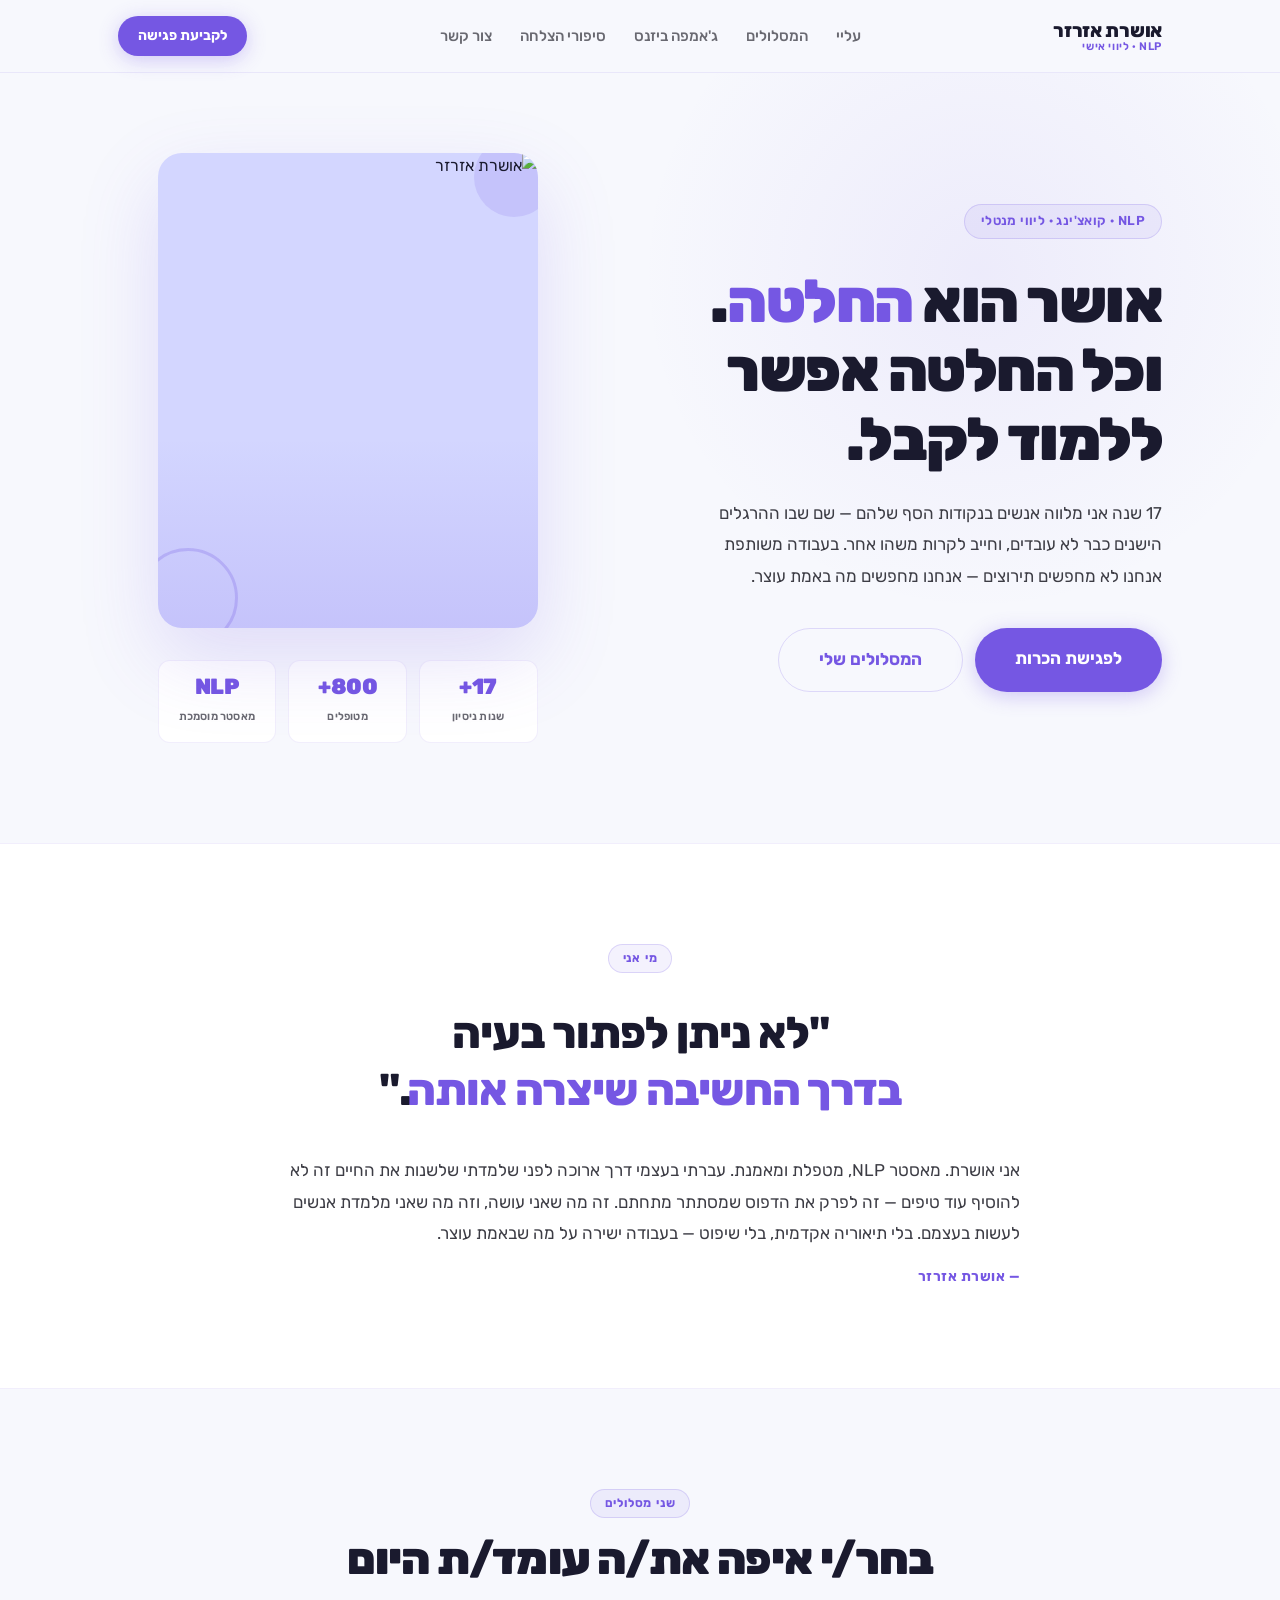
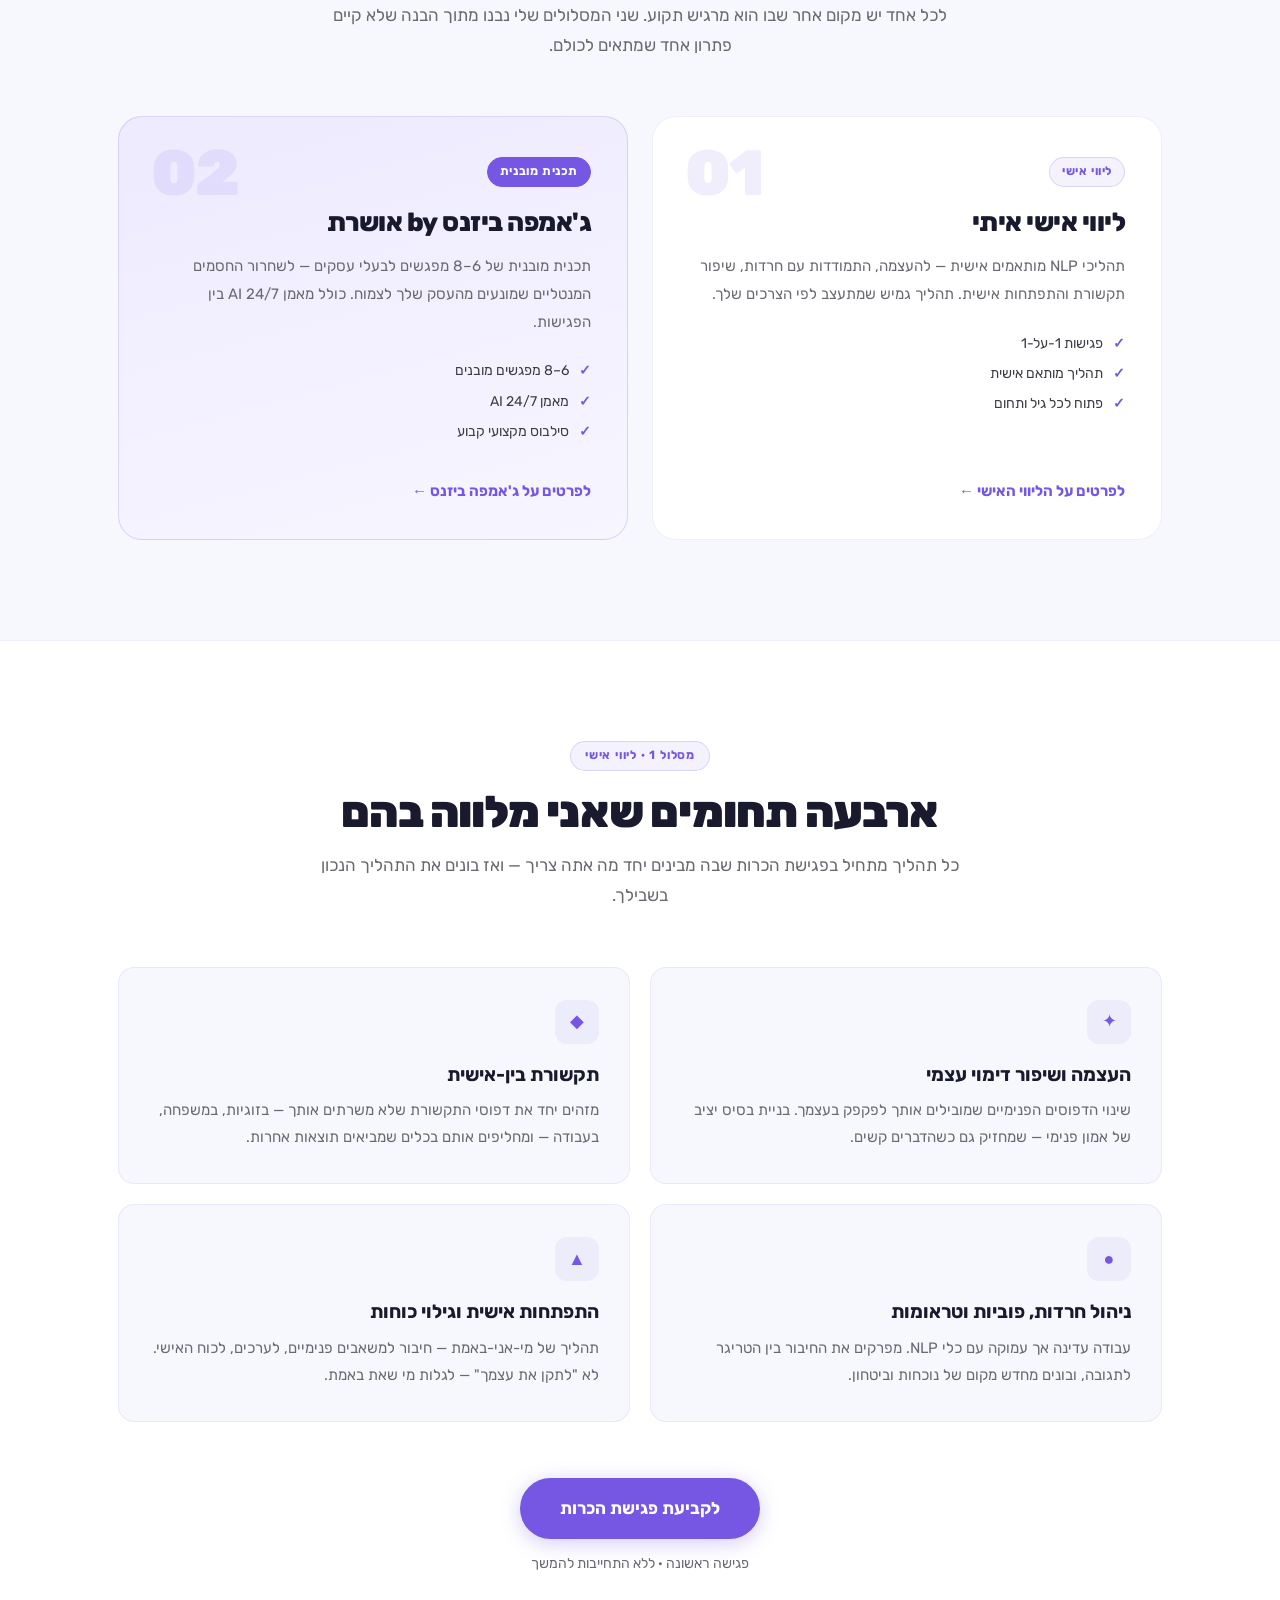
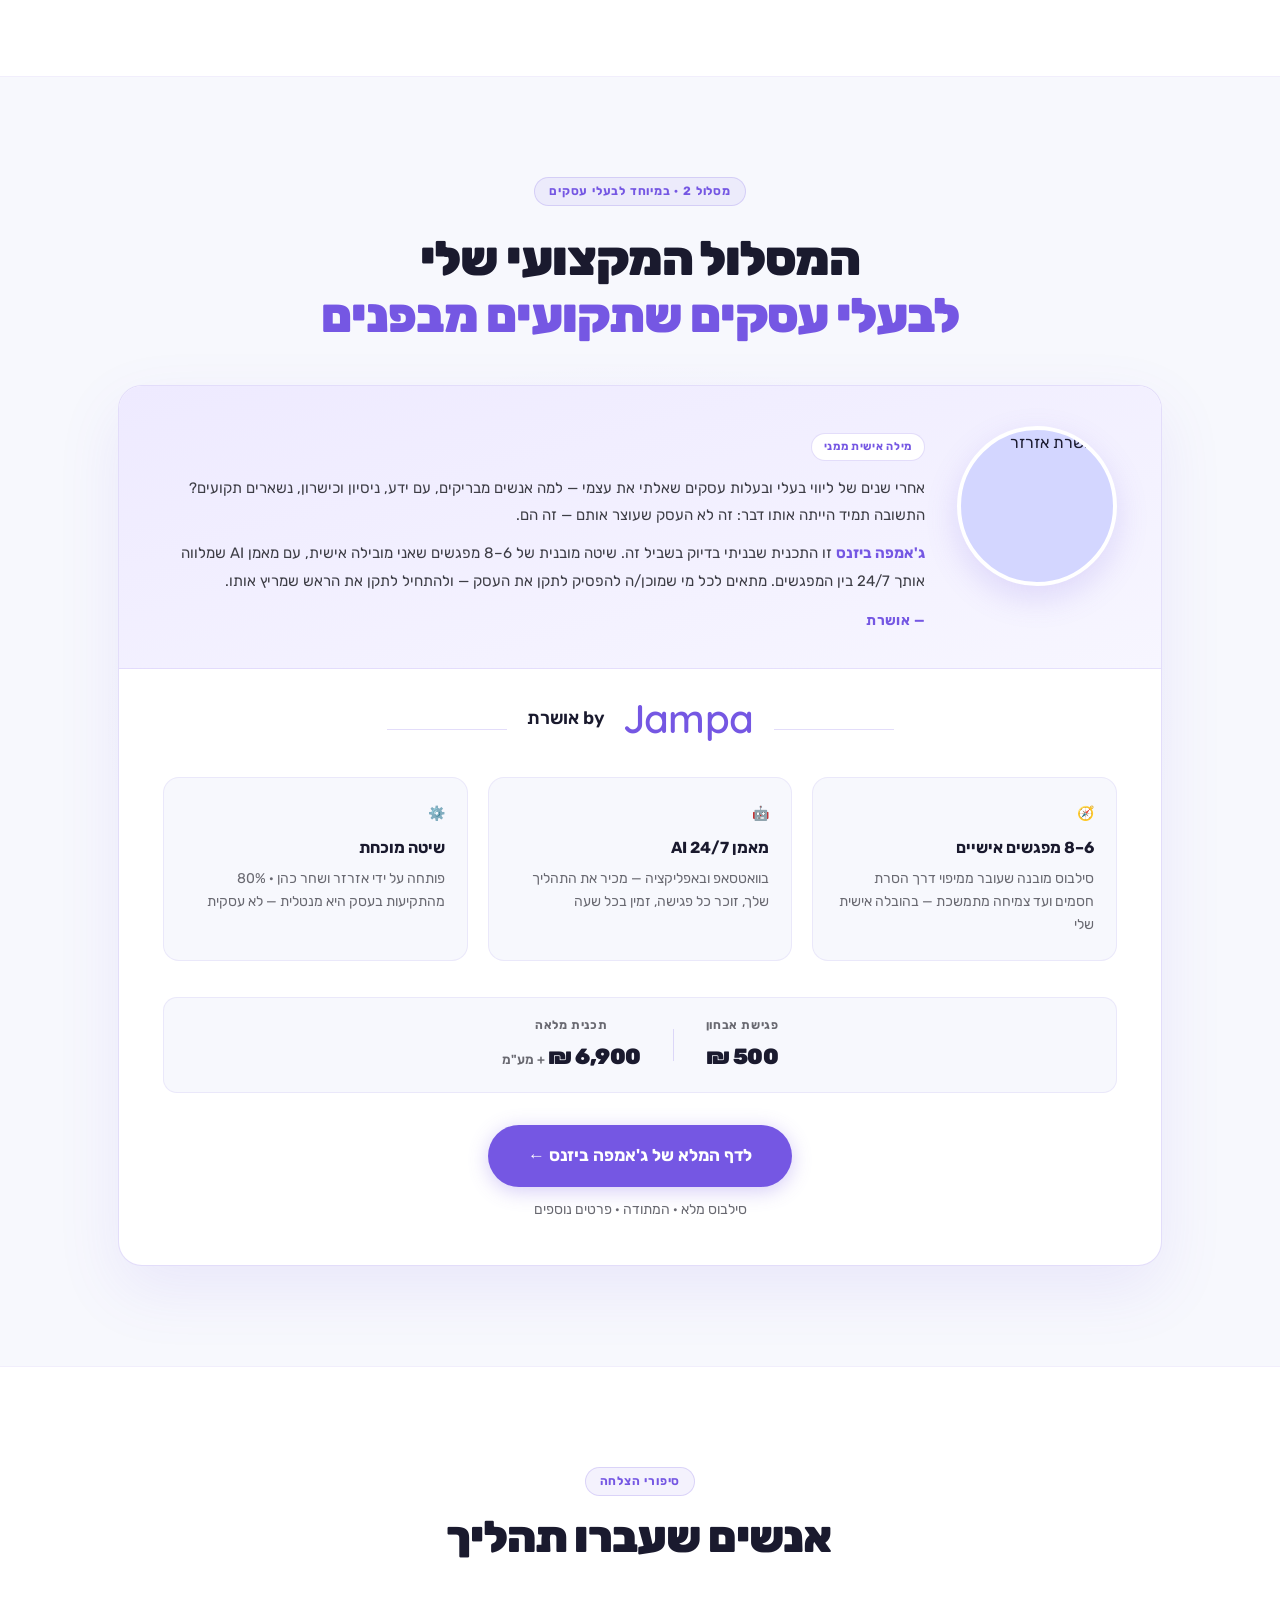
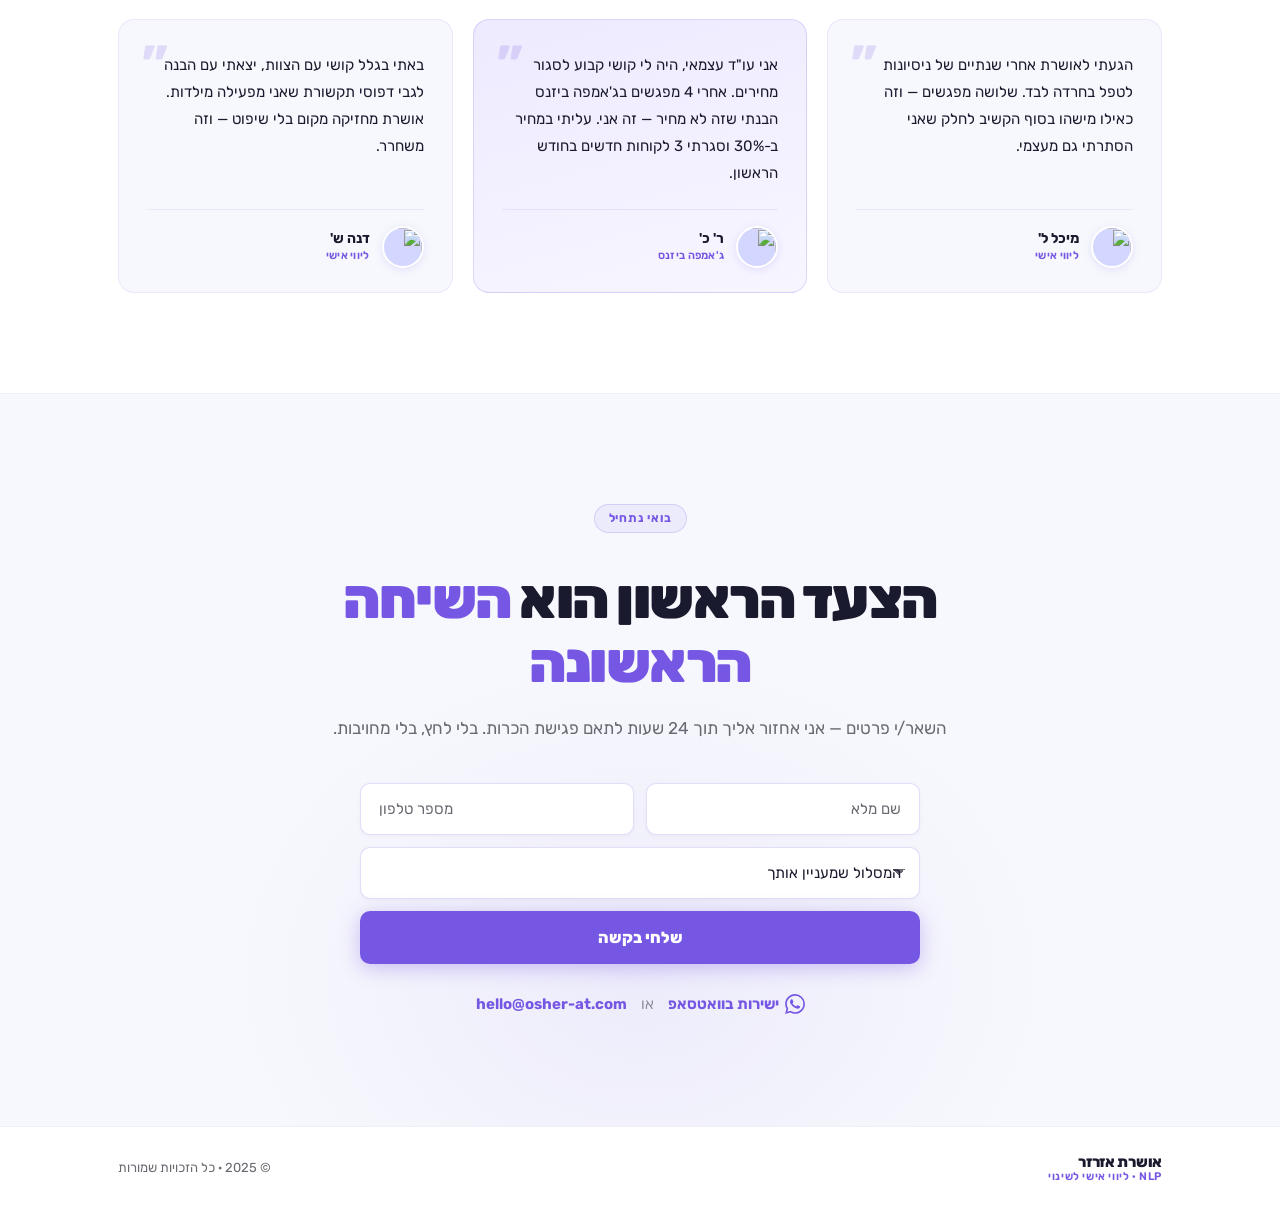
==== index.html @ ed3df916 "Initial commit: Oshrat personal site with Jampa Business path - Hero section with photo from osher-a" ====
<!DOCTYPE html>
<html dir="rtl" lang="he">
<head>
  <meta charset="UTF-8">
  <meta name="viewport" content="width=device-width, initial-scale=1.0">
  <title>אושרת אזרזר · NLP · ליווי אישי לשינוי</title>
  <link href="https://fonts.googleapis.com/css2?family=Rubik:wght@300;400;500;600;700;800;900&family=Quicksand:wght@500;600;700&display=swap" rel="stylesheet">
  <link rel="stylesheet" href="style.css">
</head>
<body>

  <!-- ══════════════════════════════════════════
       HEADER
  ══════════════════════════════════════════ -->
  <header class="header" id="top">
    <div class="container">
      <div class="header-inner">
        <a href="#top" class="brand">
          <span class="brand-name">אושרת אזרזר</span>
          <span class="brand-sub">NLP · ליווי אישי</span>
        </a>
        <nav class="nav">
          <a href="#about">עליי</a>
          <a href="#paths">המסלולים</a>
          <a href="#jampa">ג'אמפה ביזנס</a>
          <a href="#stories">סיפורי הצלחה</a>
          <a href="#contact">צור קשר</a>
        </nav>
        <a href="#contact" class="btn btn-primary btn-sm">לקביעת פגישה</a>
      </div>
    </div>
  </header>

  <!-- ══════════════════════════════════════════
       HERO
  ══════════════════════════════════════════ -->
  <section class="hero" id="hero">
    <div class="container">
      <div class="hero-grid">
        <div class="hero-content">
          <span class="hero-tag">NLP · קואצ'ינג · ליווי מנטלי</span>
          <h1>אושר הוא <span class="accent-purple">החלטה</span>.<br>וכל החלטה אפשר ללמוד לקבל.</h1>
          <p class="subtitle">
            17 שנה אני מלווה אנשים בנקודות הסף שלהם — שם שבו ההרגלים הישנים כבר לא עובדים,
            וחייב לקרות משהו אחר. בעבודה משותפת אנחנו לא מחפשים תירוצים — אנחנו מחפשים מה באמת עוצר.
          </p>
          <div class="hero-cta">
            <a href="#contact" class="btn btn-primary btn-large">לפגישת הכרות</a>
            <a href="#paths" class="btn btn-ghost btn-large">המסלולים שלי</a>
          </div>
        </div>
        <div class="hero-photo">
          <div class="photo-wrap">
            <img src="https://static.wixstatic.com/media/88662c_b272f234bc2b4e59975eabf731abd7a8~mv2.png" alt="אושרת אזרזר" />
            <div class="photo-decoration"></div>
          </div>
          <div class="hero-stats">
            <div class="stat">
              <span class="stat-num">17+</span>
              <span class="stat-label">שנות ניסיון</span>
            </div>
            <div class="stat">
              <span class="stat-num">800+</span>
              <span class="stat-label">מטופלים</span>
            </div>
            <div class="stat">
              <span class="stat-num">NLP</span>
              <span class="stat-label">מאסטר מוסמכת</span>
            </div>
          </div>
        </div>
      </div>
    </div>
  </section>

  <!-- ══════════════════════════════════════════
       INTRO / PHILOSOPHY
  ══════════════════════════════════════════ -->
  <section class="intro" id="about">
    <div class="container">
      <div class="intro-inner">
        <span class="section-label">מי אני</span>
        <h2 class="big-quote">
          "לא ניתן לפתור בעיה<br>
          <span class="accent-purple">בדרך החשיבה שיצרה אותה</span>."
        </h2>
        <p class="intro-text">
          אני אושרת. מאסטר NLP, מטפלת ומאמנת. עברתי בעצמי דרך ארוכה לפני שלמדתי שלשנות את החיים זה לא להוסיף עוד טיפים — זה לפרק את הדפוס שמסתתר מתחתם. זה מה שאני עושה, וזה מה שאני מלמדת אנשים לעשות בעצמם. בלי תיאוריה אקדמית, בלי שיפוט — בעבודה ישירה על מה שבאמת עוצר.
        </p>
        <p class="intro-signature">— אושרת אזרזר</p>
      </div>
    </div>
  </section>

  <!-- ══════════════════════════════════════════
       TWO PATHS
  ══════════════════════════════════════════ -->
  <section class="paths" id="paths">
    <div class="container">
      <div class="paths-header">
        <span class="section-label">שני מסלולים</span>
        <h2 class="section-title">בחר/י איפה את/ה עומד/ת היום</h2>
        <p class="section-subtitle">לכל אחד יש מקום אחר שבו הוא מרגיש תקוע. שני המסלולים שלי נבנו מתוך הבנה שלא קיים פתרון אחד שמתאים לכולם.</p>
      </div>

      <div class="paths-grid">
        <a href="#personal" class="path-card path-personal">
          <div class="path-num">01</div>
          <span class="path-tag">ליווי אישי</span>
          <h3>ליווי אישי איתי</h3>
          <p>תהליכי NLP מותאמים אישית — להעצמה, התמודדות עם חרדות, שיפור תקשורת והתפתחות אישית. תהליך גמיש שמתעצב לפי הצרכים שלך.</p>
          <ul class="path-bullets">
            <li>פגישות 1-על-1</li>
            <li>תהליך מותאם אישית</li>
            <li>פתוח לכל גיל ותחום</li>
          </ul>
          <span class="path-cta">לפרטים על הליווי האישי ←</span>
        </a>

        <a href="#jampa" class="path-card path-jampa">
          <div class="path-num">02</div>
          <span class="path-tag jampa-tag">תכנית מובנית</span>
          <h3>ג'אמפה ביזנס by אושרת</h3>
          <p>תכנית מובנית של 6–8 מפגשים לבעלי עסקים — לשחרור החסמים המנטליים שמונעים מהעסק שלך לצמוח. כולל מאמן AI 24/7 בין הפגישות.</p>
          <ul class="path-bullets">
            <li>6–8 מפגשים מובנים</li>
            <li>מאמן AI 24/7</li>
            <li>סילבוס מקצועי קבוע</li>
          </ul>
          <span class="path-cta">לפרטים על ג'אמפה ביזנס ←</span>
        </a>
      </div>
    </div>
  </section>

  <!-- ══════════════════════════════════════════
       PERSONAL — 4 SERVICES
  ══════════════════════════════════════════ -->
  <section class="services" id="personal">
    <div class="container">
      <div class="services-header">
        <span class="section-label">מסלול 1 · ליווי אישי</span>
        <h2 class="section-title">ארבעה תחומים שאני מלווה בהם</h2>
        <p class="section-subtitle">כל תהליך מתחיל בפגישת הכרות שבה מבינים יחד מה אתה צריך — ואז בונים את התהליך הנכון בשבילך.</p>
      </div>

      <div class="services-grid">

        <div class="service-card">
          <span class="service-icon">✦</span>
          <h3>העצמה ושיפור דימוי עצמי</h3>
          <p>שינוי הדפוסים הפנימיים שמובילים אותך לפקפק בעצמך. בניית בסיס יציב של אמון פנימי — שמחזיק גם כשהדברים קשים.</p>
        </div>

        <div class="service-card">
          <span class="service-icon">◆</span>
          <h3>תקשורת בין-אישית</h3>
          <p>מזהים יחד את דפוסי התקשורת שלא משרתים אותך — בזוגיות, במשפחה, בעבודה — ומחליפים אותם בכלים שמביאים תוצאות אחרות.</p>
        </div>

        <div class="service-card">
          <span class="service-icon">●</span>
          <h3>ניהול חרדות, פוביות וטראומות</h3>
          <p>עבודה עדינה אך עמוקה עם כלי NLP. מפרקים את החיבור בין הטריגר לתגובה, ובונים מחדש מקום של נוכחות וביטחון.</p>
        </div>

        <div class="service-card">
          <span class="service-icon">▲</span>
          <h3>התפתחות אישית וגילוי כוחות</h3>
          <p>תהליך של מי-אני-באמת — חיבור למשאבים פנימיים, לערכים, לכוח האישי. לא "לתקן את עצמך" — לגלות מי שאת באמת.</p>
        </div>

      </div>

      <div class="services-cta">
        <a href="#contact" class="btn btn-primary btn-large">לקביעת פגישת הכרות</a>
        <p class="cta-note">פגישה ראשונה · ללא התחייבות להמשך</p>
      </div>
    </div>
  </section>

  <!-- ══════════════════════════════════════════
       JAMPA BUSINESS BY OSHRAT — Featured Section
  ══════════════════════════════════════════ -->
  <section class="jampa-section" id="jampa">
    <div class="container">

      <div class="jampa-intro-block">
        <span class="section-label">מסלול 2 · במיוחד לבעלי עסקים</span>
        <h2 class="jampa-headline">
          המסלול המקצועי שלי<br>
          <span class="accent-purple">לבעלי עסקים שתקועים מבפנים</span>
        </h2>
      </div>

      <div class="jampa-card">

        <!-- Personal note from Oshrat -->
        <div class="jampa-personal">
          <img class="jampa-avatar" src="https://static.wixstatic.com/media/88662c_1692c15284514c8ca2680ee7ebd82dc0~mv2.png" alt="אושרת אזרזר" />
          <div class="jampa-personal-text">
            <span class="jampa-tag-personal">מילה אישית ממני</span>
            <p>
              אחרי שנים של ליווי בעלי ובעלות עסקים שאלתי את עצמי — למה אנשים מבריקים, עם ידע, ניסיון וכישרון, נשארים תקועים? התשובה תמיד הייתה אותו דבר: זה לא העסק שעוצר אותם — זה הם.
            </p>
            <p>
              <strong>ג'אמפה ביזנס</strong> זו התכנית שבניתי בדיוק בשביל זה. שיטה מובנית של 6–8 מפגשים שאני מובילה אישית, עם מאמן AI שמלווה אותך 24/7 בין המפגשים. מתאים לכל מי שמוכן/ה להפסיק לתקן את העסק — ולהתחיל לתקן את הראש שמריץ אותו.
            </p>
            <span class="jampa-signature">— אושרת</span>
          </div>
        </div>

        <!-- Logo strip -->
        <div class="jampa-logo-strip">
          <span class="strip-line"></span>
          <div class="jampa-logo">
            <span class="logo-jampa">Jampa</span>
            <img class="logo-icon" src="https://www.figma.com/api/mcp/asset/cc0c0e17-916c-43cf-83fc-dc9035c4dd78" alt="" aria-hidden="true" />
            <span class="logo-by">by אושרת</span>
          </div>
          <span class="strip-line"></span>
        </div>

        <!-- Features -->
        <div class="jampa-features">
          <div class="jf">
            <span class="jf-icon">🧭</span>
            <strong>6–8 מפגשים אישיים</strong>
            <span>סילבוס מובנה שעובר ממיפוי דרך הסרת חסמים ועד צמיחה מתמשכת — בהובלה אישית שלי</span>
          </div>
          <div class="jf">
            <span class="jf-icon">🤖</span>
            <strong>מאמן AI 24/7</strong>
            <span>בוואטסאפ ובאפליקציה — מכיר את התהליך שלך, זוכר כל פגישה, זמין בכל שעה</span>
          </div>
          <div class="jf">
            <span class="jf-icon">⚙️</span>
            <strong>שיטה מוכחת</strong>
            <span>פותחה על ידי אזרזר ושחר כהן · 80% מהתקיעות בעסק היא מנטלית — לא עסקית</span>
          </div>
        </div>

        <!-- Pricing -->
        <div class="jampa-pricing">
          <div class="jp-item">
            <span class="jp-label">פגישת אבחון</span>
            <span class="jp-price">500 ₪</span>
          </div>
          <div class="jp-divider"></div>
          <div class="jp-item">
            <span class="jp-label">תכנית מלאה</span>
            <span class="jp-price">6,900 ₪ <span class="jp-vat">+ מע"מ</span></span>
          </div>
        </div>

        <!-- CTA -->
        <div class="jampa-cta">
          <a href="../jampa%20for%20busniess/index.html" class="btn btn-primary btn-large">לדף המלא של ג'אמפה ביזנס ←</a>
          <p class="cta-note">סילבוס מלא · המתודה · פרטים נוספים</p>
        </div>
      </div>
    </div>
  </section>

  <!-- ══════════════════════════════════════════
       STORIES (Placeholder Testimonials)
  ══════════════════════════════════════════ -->
  <section class="stories" id="stories">
    <div class="container">
      <span class="section-label">סיפורי הצלחה</span>
      <h2 class="section-title">אנשים שעברו תהליך</h2>

      <div class="stories-grid">

        <div class="story-card">
          <div class="story-quote-mark">״</div>
          <p class="story-text">הגעתי לאושרת אחרי שנתיים של ניסיונות לטפל בחרדה לבד. שלושה מפגשים — וזה כאילו מישהו בסוף הקשיב לחלק שאני הסתרתי גם מעצמי.</p>
          <div class="story-author">
            <img class="story-avatar" src="https://static.wixstatic.com/media/88662c_e12cb7bbea2942e694463c4951a44b5e~mv2.jpeg" alt="" />
            <div>
              <span class="story-name">מיכל ל'</span>
              <span class="story-role">ליווי אישי</span>
            </div>
          </div>
        </div>

        <div class="story-card story-featured">
          <div class="story-quote-mark">״</div>
          <p class="story-text">אני עו"ד עצמאי, היה לי קושי קבוע לסגור מחירים. אחרי 4 מפגשים בג'אמפה ביזנס הבנתי שזה לא מחיר — זה אני. עליתי במחיר ב-30% וסגרתי 3 לקוחות חדשים בחודש הראשון.</p>
          <div class="story-author">
            <img class="story-avatar" src="https://static.wixstatic.com/media/88662c_508e559c67e74a1c889858fcd1996586~mv2.jpeg" alt="" />
            <div>
              <span class="story-name">ר' כ'</span>
              <span class="story-role">ג'אמפה ביזנס</span>
            </div>
          </div>
        </div>

        <div class="story-card">
          <div class="story-quote-mark">״</div>
          <p class="story-text">באתי בגלל קושי עם הצוות, יצאתי עם הבנה לגבי דפוסי תקשורת שאני מפעילה מילדות. אושרת מחזיקה מקום בלי שיפוט — וזה משחרר.</p>
          <div class="story-author">
            <img class="story-avatar" src="https://static.wixstatic.com/media/88662c_80b03a714fa444e59919f735b243353a~mv2.jpeg" alt="" />
            <div>
              <span class="story-name">דנה ש'</span>
              <span class="story-role">ליווי אישי</span>
            </div>
          </div>
        </div>

      </div>
    </div>
  </section>

  <!-- ══════════════════════════════════════════
       FINAL CTA
  ══════════════════════════════════════════ -->
  <section class="cta-final" id="contact">
    <div class="container">
      <div class="cta-inner">
        <span class="section-label">בואי נתחיל</span>
        <h2>הצעד הראשון הוא <span class="accent-purple">השיחה הראשונה</span></h2>
        <p class="cta-sub">השאר/י פרטים — אני אחזור אליך תוך 24 שעות לתאם פגישת הכרות. בלי לחץ, בלי מחויבות.</p>

        <form class="contact-form" id="contact-form" onsubmit="return false;">
          <input type="text" name="name" placeholder="שם מלא" autocomplete="name" required>
          <input type="tel" name="phone" placeholder="מספר טלפון" autocomplete="tel" dir="ltr" required>
          <select name="path" required>
            <option value="">המסלול שמעניין אותך</option>
            <option value="personal">ליווי אישי</option>
            <option value="jampa">ג'אמפה ביזנס</option>
            <option value="not-sure">עדיין לא בטוח</option>
          </select>
          <button type="submit">שלחי בקשה</button>
        </form>

        <div class="contact-direct">
          <a href="https://wa.me/972500000000" class="contact-link">
            <svg width="20" height="20" viewBox="0 0 24 24" fill="currentColor" aria-hidden="true">
              <path d="M17.472 14.382c-.297-.149-1.758-.867-2.03-.967-.273-.099-.471-.148-.67.15-.197.297-.767.966-.94 1.164-.173.199-.347.223-.644.075-.297-.15-1.255-.463-2.39-1.475-.883-.788-1.48-1.761-1.653-2.059-.173-.297-.018-.458.13-.606.134-.133.298-.347.446-.52.149-.174.198-.298.298-.497.099-.198.05-.371-.025-.52-.075-.149-.669-1.612-.916-2.207-.242-.579-.487-.5-.669-.51-.173-.008-.371-.01-.57-.01-.198 0-.52.074-.792.372-.272.297-1.04 1.016-1.04 2.479 0 1.462 1.065 2.875 1.213 3.074.149.198 2.096 3.2 5.077 4.487.709.306 1.262.489 1.694.625.712.227 1.36.195 1.871.118.571-.085 1.758-.719 2.006-1.413.248-.694.248-1.289.173-1.413-.074-.124-.272-.198-.57-.347m-5.421 7.403h-.004a9.87 9.87 0 01-5.031-1.378l-.361-.214-3.741.982.998-3.648-.235-.374a9.86 9.86 0 01-1.51-5.26c.001-5.45 4.436-9.884 9.888-9.884 2.64 0 5.122 1.03 6.988 2.898a9.825 9.825 0 012.893 6.994c-.003 5.45-4.437 9.884-9.885 9.884m8.413-18.297A11.815 11.815 0 0012.05 0C5.495 0 .16 5.335.157 11.892c0 2.096.547 4.142 1.588 5.945L.057 24l6.305-1.654a11.882 11.882 0 005.683 1.448h.005c6.554 0 11.89-5.335 11.893-11.893a11.821 11.821 0 00-3.48-8.413z"/>
            </svg>
            ישירות בוואטסאפ
          </a>
          <span class="contact-or">או</span>
          <a href="mailto:hello@osher-at.com" class="contact-link">hello@osher-at.com</a>
        </div>
      </div>
    </div>
  </section>

  <!-- ══════════════════════════════════════════
       FOOTER
  ══════════════════════════════════════════ -->
  <footer class="footer">
    <div class="container">
      <div class="footer-inner">
        <div class="footer-brand">
          <span class="brand-name footer-name">אושרת אזרזר</span>
          <span class="brand-sub">NLP · ליווי אישי לשינוי</span>
        </div>
        <p class="footer-copy">© 2025 · כל הזכויות שמורות</p>
      </div>
    </div>
  </footer>

</body>
</html>
---- style.css ----
/* ============================================
   אושרת אזרזר — אתר אישי
   Based on JAMPA brand palette
   ============================================ */

*, *::before, *::after {
  box-sizing: border-box;
  margin: 0;
  padding: 0;
}

:root {
  --bg:            #F7F8FD;
  --bg-card:       #FFFFFF;
  --bg-section:    #EEEAFF;
  --bg-soft:       #F7F6FF;
  --purple:        #7557E3;
  --purple-light:  #9478F0;
  --purple-mid:    #989EF5;
  --purple-soft:   #D3D6FF;
  --purple-tint:   rgba(117, 87, 227, 0.08);
  --teal:          #00B896;
  --dark:          #1A1A2E;
  --gray:          #696971;
  --gray-mid:      #3D3D45;
  --border:        rgba(117, 87, 227, 0.2);
  --border-soft:   rgba(117, 87, 227, 0.1);
  --font:          'Rubik', sans-serif;
  --radius:        16px;
  --radius-lg:     24px;
}

html { scroll-behavior: smooth; }

body {
  background: var(--bg);
  color: var(--dark);
  font-family: var(--font);
  direction: rtl;
  line-height: 1.6;
  -webkit-font-smoothing: antialiased;
}

.container {
  max-width: 1100px;
  margin: 0 auto;
  padding: 0 28px;
}

/* ── SHARED ────────────────────────────────── */
.section-label {
  display: inline-block;
  padding: 4px 14px;
  border-radius: 100px;
  background: var(--purple-tint);
  border: 1px solid var(--border);
  color: var(--purple);
  font-size: 12px;
  font-weight: 700;
  letter-spacing: 0.8px;
  text-transform: uppercase;
  margin-bottom: 16px;
}

.section-title {
  font-size: clamp(28px, 4vw, 44px);
  font-weight: 900;
  letter-spacing: -0.8px;
  line-height: 1.15;
  margin-bottom: 14px;
}

.section-subtitle {
  color: var(--gray);
  font-size: 17px;
  max-width: 640px;
  line-height: 1.75;
}

.accent-purple { color: var(--purple); }

/* ── BUTTONS ─────────────────────────────────── */
.btn {
  display: inline-block;
  padding: 11px 24px;
  border-radius: 9px;
  font-family: var(--font);
  font-weight: 700;
  font-size: 15px;
  text-decoration: none;
  cursor: pointer;
  border: none;
  transition: all 0.2s ease;
  white-space: nowrap;
}

.btn-primary {
  background: var(--purple);
  color: #fff;
  box-shadow: 0 4px 20px rgba(117,87,227,0.3);
}
.btn-primary:hover {
  background: var(--purple-light);
  transform: translateY(-2px);
  box-shadow: 0 8px 28px rgba(117,87,227,0.4);
}

.btn-ghost {
  background: transparent;
  color: var(--purple);
  border: 1.5px solid var(--border);
}
.btn-ghost:hover {
  background: var(--purple-tint);
  border-color: var(--purple);
}

.btn-large {
  padding: 17px 40px;
  font-size: 17px;
  border-radius: 40px;
}

.btn-sm {
  padding: 9px 20px;
  font-size: 14px;
  border-radius: 100px;
}

/* ── HEADER ──────────────────────────────────── */
.header {
  position: sticky;
  top: 0;
  z-index: 100;
  background: rgba(247, 248, 253, 0.94);
  backdrop-filter: blur(16px);
  -webkit-backdrop-filter: blur(16px);
  border-bottom: 1px solid var(--border-soft);
}

.header-inner {
  display: flex;
  align-items: center;
  justify-content: space-between;
  height: 72px;
  gap: 24px;
}

.brand {
  display: flex;
  flex-direction: column;
  text-decoration: none;
  flex-shrink: 0;
  gap: 1px;
}
.brand-name {
  font-size: 19px;
  font-weight: 800;
  color: var(--dark);
  letter-spacing: -0.3px;
  line-height: 1;
}
.brand-sub {
  font-size: 11px;
  font-weight: 600;
  color: var(--purple);
  letter-spacing: 0.6px;
  line-height: 1;
}

.nav {
  display: flex;
  gap: 28px;
  align-items: center;
}
.nav a {
  color: var(--gray);
  text-decoration: none;
  font-size: 15px;
  font-weight: 500;
  transition: color 0.2s;
}
.nav a:hover { color: var(--dark); }

/* ── HERO ─────────────────────────────────────── */
.hero {
  padding: 80px 0 100px;
  position: relative;
  overflow: hidden;
}
.hero::before {
  content: '';
  position: absolute;
  top: -200px;
  right: -100px;
  width: 800px;
  height: 800px;
  background: radial-gradient(circle, rgba(117,87,227,0.08) 0%, transparent 60%);
  pointer-events: none;
}

.hero-grid {
  display: grid;
  grid-template-columns: 1.1fr 1fr;
  gap: 80px;
  align-items: center;
  position: relative;
}

.hero-tag {
  display: inline-block;
  padding: 6px 16px;
  border-radius: 100px;
  background: var(--purple-tint);
  border: 1px solid var(--border);
  color: var(--purple);
  font-size: 13px;
  font-weight: 600;
  letter-spacing: 0.4px;
  margin-bottom: 28px;
}

.hero-content h1 {
  font-size: clamp(36px, 5vw, 60px);
  font-weight: 900;
  line-height: 1.15;
  letter-spacing: -1.5px;
  margin-bottom: 24px;
}

.hero-content .subtitle {
  font-size: 17px;
  color: var(--gray-mid);
  line-height: 1.85;
  margin-bottom: 36px;
  max-width: 480px;
}

.hero-cta {
  display: flex;
  gap: 12px;
  flex-wrap: wrap;
}

/* Hero photo */
.hero-photo {
  position: relative;
}

.photo-wrap {
  position: relative;
  aspect-ratio: 4 / 5;
  max-width: 380px;
  margin: 0 auto;
  border-radius: var(--radius-lg);
  overflow: hidden;
  background: var(--purple-soft);
  box-shadow: 0 30px 80px rgba(117, 87, 227, 0.18);
}
.photo-wrap img {
  width: 100%;
  height: 100%;
  object-fit: cover;
  object-position: center top;
  display: block;
  position: relative;
  z-index: 2;
}
.photo-decoration {
  position: absolute;
  inset: 0;
  background: linear-gradient(180deg, transparent 60%, rgba(117,87,227,0.15) 100%);
  z-index: 3;
  pointer-events: none;
}
.photo-wrap::before {
  content: '';
  position: absolute;
  top: -16px;
  right: -16px;
  width: 80px;
  height: 80px;
  background: var(--purple);
  border-radius: 50%;
  z-index: 1;
  opacity: 0.15;
}
.photo-wrap::after {
  content: '';
  position: absolute;
  bottom: -20px;
  left: -20px;
  width: 100px;
  height: 100px;
  border: 3px solid var(--purple);
  border-radius: 50%;
  z-index: 1;
  opacity: 0.25;
}

.hero-stats {
  display: grid;
  grid-template-columns: repeat(3, 1fr);
  gap: 12px;
  margin-top: 32px;
  max-width: 380px;
  margin-left: auto;
  margin-right: auto;
}
.stat {
  background: var(--bg-card);
  border: 1px solid var(--border-soft);
  border-radius: 12px;
  padding: 14px 10px;
  text-align: center;
}
.stat-num {
  display: block;
  font-size: 22px;
  font-weight: 900;
  color: var(--purple);
  line-height: 1.1;
  margin-bottom: 3px;
  letter-spacing: -0.5px;
}
.stat-label {
  font-size: 11px;
  font-weight: 600;
  color: var(--gray);
  letter-spacing: 0.2px;
}

/* ── INTRO QUOTE ──────────────────────────────── */
.intro {
  padding: 100px 0;
  background: var(--bg-card);
  border-top: 1px solid var(--border-soft);
  border-bottom: 1px solid var(--border-soft);
}

.intro-inner {
  max-width: 760px;
  margin: 0 auto;
  text-align: center;
}

.big-quote {
  font-size: clamp(28px, 4.2vw, 44px);
  font-weight: 800;
  line-height: 1.3;
  letter-spacing: -1px;
  margin: 16px 0 36px;
  color: var(--dark);
}

.intro-text {
  font-size: 17px;
  color: var(--gray-mid);
  line-height: 1.85;
  margin-bottom: 16px;
  text-align: right;
}

.intro-signature {
  font-size: 14px;
  font-weight: 700;
  color: var(--purple);
  letter-spacing: 0.5px;
  text-align: right;
}

/* ── PATHS ────────────────────────────────────── */
.paths {
  padding: 100px 0;
}

.paths-header {
  text-align: center;
  margin-bottom: 56px;
}
.paths-header .section-subtitle {
  margin: 16px auto 0;
}

.paths-grid {
  display: grid;
  grid-template-columns: 1fr 1fr;
  gap: 24px;
}

.path-card {
  background: var(--bg-card);
  border: 1.5px solid var(--border-soft);
  border-radius: var(--radius-lg);
  padding: 40px 36px 36px;
  text-decoration: none;
  color: inherit;
  display: flex;
  flex-direction: column;
  align-items: flex-start;
  position: relative;
  transition: border-color 0.2s, transform 0.2s, box-shadow 0.2s;
  overflow: hidden;
}
.path-card:hover {
  border-color: var(--purple);
  transform: translateY(-4px);
  box-shadow: 0 16px 40px rgba(117, 87, 227, 0.15);
}

.path-num {
  position: absolute;
  top: 24px;
  left: 32px;
  font-size: 64px;
  font-weight: 900;
  color: var(--purple);
  opacity: 0.1;
  line-height: 1;
  letter-spacing: -2px;
}

.path-tag {
  display: inline-block;
  padding: 4px 12px;
  border-radius: 100px;
  background: var(--purple-tint);
  border: 1px solid var(--border);
  color: var(--purple);
  font-size: 12px;
  font-weight: 700;
  letter-spacing: 0.6px;
  margin-bottom: 20px;
}
.path-tag.jampa-tag {
  background: var(--purple);
  color: #fff;
  border-color: var(--purple);
}

.path-card h3 {
  font-size: 26px;
  font-weight: 800;
  letter-spacing: -0.5px;
  margin-bottom: 14px;
  line-height: 1.25;
}

.path-card > p {
  color: var(--gray);
  font-size: 15px;
  line-height: 1.85;
  margin-bottom: 24px;
}

.path-bullets {
  list-style: none;
  margin-bottom: 28px;
}
.path-bullets li {
  position: relative;
  padding-right: 22px;
  margin-bottom: 8px;
  color: var(--gray-mid);
  font-size: 14px;
}
.path-bullets li::before {
  content: '✓';
  position: absolute;
  right: 0;
  top: 0;
  color: var(--purple);
  font-weight: 800;
  font-size: 14px;
}

.path-cta {
  margin-top: auto;
  color: var(--purple);
  font-weight: 700;
  font-size: 15px;
  transition: gap 0.2s;
}
.path-card:hover .path-cta {
  letter-spacing: 0.3px;
}

.path-jampa {
  background: linear-gradient(165deg, #EEEAFF 0%, #F7F6FF 100%);
  border-color: var(--border);
}

/* ── SERVICES ─────────────────────────────────── */
.services {
  padding: 100px 0;
  background: var(--bg-card);
  border-top: 1px solid var(--border-soft);
  border-bottom: 1px solid var(--border-soft);
}

.services-header {
  text-align: center;
  margin-bottom: 56px;
}
.services-header .section-subtitle {
  margin: 14px auto 0;
}

.services-grid {
  display: grid;
  grid-template-columns: repeat(2, 1fr);
  gap: 20px;
  margin-bottom: 56px;
}

.service-card {
  background: var(--bg);
  border: 1px solid var(--border-soft);
  border-radius: var(--radius);
  padding: 32px 30px;
  transition: border-color 0.2s, transform 0.2s;
}
.service-card:hover {
  border-color: var(--border);
  transform: translateY(-2px);
}

.service-icon {
  display: inline-flex;
  align-items: center;
  justify-content: center;
  width: 44px;
  height: 44px;
  background: var(--purple-tint);
  color: var(--purple);
  font-size: 18px;
  border-radius: 12px;
  margin-bottom: 18px;
}

.service-card h3 {
  font-size: 19px;
  font-weight: 700;
  margin-bottom: 10px;
  line-height: 1.35;
}

.service-card p {
  color: var(--gray);
  font-size: 15px;
  line-height: 1.8;
}

.services-cta {
  text-align: center;
}
.services-cta .cta-note {
  margin-top: 14px;
  color: var(--gray);
  font-size: 14px;
}

/* ── JAMPA SECTION ────────────────────────────── */
.jampa-section {
  padding: 100px 0;
  background: var(--bg);
  position: relative;
  overflow: hidden;
}
.jampa-section::before {
  content: '';
  position: absolute;
  top: 50%;
  left: 50%;
  transform: translate(-50%, -50%);
  width: 1200px;
  height: 800px;
  background: radial-gradient(ellipse, rgba(117,87,227,0.06) 0%, transparent 65%);
  pointer-events: none;
}

.jampa-intro-block {
  text-align: center;
  margin-bottom: 40px;
  position: relative;
}

.jampa-headline {
  font-size: clamp(28px, 4.2vw, 48px);
  font-weight: 900;
  letter-spacing: -1px;
  line-height: 1.2;
  margin-top: 8px;
}

.jampa-card {
  background: #fff;
  border: 1.5px solid var(--border);
  border-radius: var(--radius-lg);
  padding: 0;
  position: relative;
  box-shadow: 0 24px 64px rgba(117, 87, 227, 0.1);
  overflow: hidden;
}

/* Personal block */
.jampa-personal {
  display: grid;
  grid-template-columns: 160px 1fr;
  gap: 32px;
  align-items: start;
  padding: 40px 44px 36px;
  background: linear-gradient(165deg, #EEEAFF 0%, #F7F6FF 100%);
  border-bottom: 1px solid var(--border-soft);
}

.jampa-avatar {
  width: 160px;
  height: 160px;
  border-radius: 50%;
  object-fit: cover;
  object-position: center top;
  border: 4px solid #fff;
  box-shadow: 0 12px 32px rgba(117, 87, 227, 0.18);
  background: var(--purple-soft);
}

.jampa-personal-text {
  padding-top: 6px;
}

.jampa-tag-personal {
  display: inline-block;
  padding: 4px 12px;
  border-radius: 100px;
  background: #fff;
  border: 1px solid var(--border);
  color: var(--purple);
  font-size: 11px;
  font-weight: 700;
  letter-spacing: 0.7px;
  text-transform: uppercase;
  margin-bottom: 14px;
}

.jampa-personal-text p {
  color: var(--gray-mid);
  font-size: 15px;
  line-height: 1.85;
  margin-bottom: 10px;
}
.jampa-personal-text p strong {
  color: var(--purple);
  font-weight: 700;
}

.jampa-signature {
  display: inline-block;
  margin-top: 4px;
  font-size: 14px;
  font-weight: 700;
  color: var(--purple);
  letter-spacing: 0.4px;
}

/* Logo strip divider */
.jampa-logo-strip {
  display: flex;
  align-items: center;
  justify-content: center;
  gap: 20px;
  padding: 28px 44px 8px;
}
.strip-line {
  flex: 1;
  height: 1px;
  background: var(--border);
  max-width: 120px;
}

.jampa-logo {
  display: inline-flex;
  align-items: center;
  gap: 6px;
  margin-bottom: 22px;
}
.jampa-logo .logo-jampa {
  font-family: 'Quicksand', sans-serif;
  font-size: 40px;
  font-weight: 600;
  color: var(--purple);
  letter-spacing: -0.6px;
  line-height: 1;
}
.jampa-logo .logo-icon {
  height: 42px;
  width: auto;
}
.jampa-logo .logo-by {
  font-size: 18px;
  font-weight: 600;
  color: var(--dark);
  margin-right: 6px;
}

.jampa-card h2 {
  font-size: clamp(24px, 3.4vw, 36px);
  font-weight: 900;
  letter-spacing: -0.6px;
  line-height: 1.25;
  margin-bottom: 20px;
  max-width: 720px;
  margin-left: auto;
  margin-right: auto;
}

.jampa-intro {
  color: var(--gray-mid);
  font-size: 16px;
  line-height: 1.85;
  max-width: 640px;
  margin: 0 auto;
}

/* Features */
.jampa-features {
  display: grid;
  grid-template-columns: repeat(3, 1fr);
  gap: 20px;
  padding: 8px 44px 0;
  margin-bottom: 36px;
}

.jf {
  background: var(--bg);
  border: 1px solid var(--border-soft);
  border-radius: var(--radius);
  padding: 24px 22px;
  text-align: right;
}
.jf-icon {
  display: block;
  font-size: 24px;
  margin-bottom: 10px;
  line-height: 1;
}
.jf strong {
  display: block;
  font-size: 16px;
  font-weight: 700;
  color: var(--dark);
  margin-bottom: 6px;
}
.jf span {
  display: block;
  color: var(--gray);
  font-size: 14px;
  line-height: 1.65;
}

/* Pricing strip */
.jampa-pricing {
  display: flex;
  align-items: center;
  justify-content: center;
  gap: 32px;
  background: var(--bg);
  border: 1px solid var(--border-soft);
  border-radius: 14px;
  padding: 18px 32px;
  margin: 0 44px 32px;
  flex-wrap: wrap;
}

.jp-item {
  display: flex;
  flex-direction: column;
  align-items: center;
  gap: 4px;
}
.jp-label {
  font-size: 12px;
  font-weight: 700;
  color: var(--gray);
  letter-spacing: 0.6px;
  text-transform: uppercase;
}
.jp-price {
  font-size: 22px;
  font-weight: 900;
  color: var(--dark);
  letter-spacing: -0.5px;
}
.jp-vat {
  font-size: 13px;
  font-weight: 600;
  color: var(--gray);
  letter-spacing: 0;
}
.jp-divider {
  width: 1px;
  height: 32px;
  background: var(--border);
}

/* CTA */
.jampa-cta {
  text-align: center;
  padding: 0 44px 44px;
}
.jampa-cta .cta-note {
  margin-top: 12px;
  color: var(--gray);
  font-size: 14px;
}

/* ── STORIES ──────────────────────────────────── */
.stories {
  padding: 100px 0;
  background: var(--bg-card);
  border-top: 1px solid var(--border-soft);
  border-bottom: 1px solid var(--border-soft);
  text-align: center;
}

.stories .section-title {
  margin-bottom: 56px;
}

.stories-grid {
  display: grid;
  grid-template-columns: repeat(3, 1fr);
  gap: 20px;
  text-align: right;
}

.story-card {
  background: var(--bg);
  border: 1px solid var(--border-soft);
  border-radius: var(--radius);
  padding: 32px 28px 24px;
  display: flex;
  flex-direction: column;
  position: relative;
  transition: border-color 0.2s, transform 0.2s;
}
.story-card:hover {
  border-color: var(--border);
  transform: translateY(-3px);
}

.story-card.story-featured {
  background: linear-gradient(165deg, #EEEAFF 0%, #F7F6FF 100%);
  border-color: var(--border);
}

.story-quote-mark {
  position: absolute;
  top: 12px;
  left: 22px;
  font-size: 56px;
  font-family: 'Rubik', sans-serif;
  font-weight: 700;
  color: var(--purple);
  opacity: 0.18;
  line-height: 1;
  pointer-events: none;
}

.story-text {
  color: var(--dark);
  font-size: 15px;
  line-height: 1.8;
  margin-bottom: 22px;
  flex: 1;
  position: relative;
  z-index: 2;
}

.story-author {
  border-top: 1px solid var(--border-soft);
  padding-top: 16px;
  display: flex;
  align-items: center;
  gap: 12px;
}

.story-avatar {
  width: 42px;
  height: 42px;
  border-radius: 50%;
  object-fit: cover;
  background: var(--purple-soft);
  flex-shrink: 0;
  border: 2px solid #fff;
  box-shadow: 0 2px 8px rgba(117,87,227,0.15);
}

.story-name {
  display: block;
  font-weight: 700;
  font-size: 14px;
  color: var(--dark);
  margin-bottom: 1px;
  line-height: 1.2;
}
.story-role {
  display: block;
  font-size: 11px;
  color: var(--purple);
  font-weight: 600;
  letter-spacing: 0.3px;
  line-height: 1.2;
}

/* ── FINAL CTA ────────────────────────────────── */
.cta-final {
  padding: 110px 0;
  background: var(--bg);
  position: relative;
  overflow: hidden;
}
.cta-final::before {
  content: '';
  position: absolute;
  bottom: -200px;
  left: 50%;
  transform: translateX(-50%);
  width: 900px;
  height: 700px;
  background: radial-gradient(ellipse, rgba(117,87,227,0.08) 0%, transparent 65%);
  pointer-events: none;
}

.cta-inner {
  max-width: 640px;
  margin: 0 auto;
  text-align: center;
  position: relative;
}

.cta-inner h2 {
  font-size: clamp(34px, 5vw, 56px);
  font-weight: 900;
  letter-spacing: -1.5px;
  line-height: 1.15;
  margin: 18px 0 18px;
}

.cta-sub {
  color: var(--gray);
  font-size: 17px;
  line-height: 1.7;
  margin-bottom: 40px;
}

.contact-form {
  display: grid;
  grid-template-columns: 1fr 1fr;
  gap: 12px;
  max-width: 560px;
  margin: 0 auto 28px;
}

.contact-form input,
.contact-form select {
  padding: 16px 18px;
  border-radius: 10px;
  background: var(--bg-card);
  border: 1.5px solid var(--border);
  color: var(--dark);
  font-family: var(--font);
  font-size: 15px;
  outline: none;
  transition: border-color 0.2s;
  box-shadow: 0 1px 4px rgba(0,0,0,0.04);
}
.contact-form input::placeholder { color: var(--gray); }
.contact-form input:focus,
.contact-form select:focus { border-color: var(--purple); }

.contact-form select {
  grid-column: span 2;
  cursor: pointer;
  background-image: linear-gradient(45deg, transparent 50%, var(--gray) 50%), linear-gradient(135deg, var(--gray) 50%, transparent 50%);
  background-position: calc(100% - 20px) calc(1.4em), calc(100% - 14px) calc(1.4em);
  background-size: 6px 6px, 6px 6px;
  background-repeat: no-repeat;
  appearance: none;
  -webkit-appearance: none;
  padding-right: 18px;
}

.contact-form button {
  grid-column: span 2;
  padding: 17px 32px;
  border-radius: 10px;
  background: var(--purple);
  color: #fff;
  font-family: var(--font);
  font-size: 16px;
  font-weight: 800;
  border: none;
  cursor: pointer;
  transition: all 0.2s;
  box-shadow: 0 4px 20px rgba(117,87,227,0.35);
}
.contact-form button:hover {
  background: var(--purple-light);
  transform: translateY(-2px);
  box-shadow: 0 8px 28px rgba(117,87,227,0.4);
}

.contact-direct {
  display: flex;
  align-items: center;
  justify-content: center;
  gap: 14px;
  flex-wrap: wrap;
  font-size: 15px;
  color: var(--gray);
}

.contact-link {
  display: inline-flex;
  align-items: center;
  gap: 6px;
  color: var(--purple);
  font-weight: 700;
  text-decoration: none;
  transition: color 0.2s;
}
.contact-link:hover {
  color: var(--purple-light);
}

.contact-or {
  color: var(--gray);
  opacity: 0.7;
}

/* ── FOOTER ───────────────────────────────────── */
.footer {
  padding: 28px 0;
  border-top: 1px solid var(--border-soft);
  background: var(--bg-card);
}

.footer-inner {
  display: flex;
  align-items: center;
  justify-content: space-between;
  gap: 24px;
}

.footer-brand {
  display: flex;
  flex-direction: column;
  gap: 1px;
}

.footer-name {
  font-size: 15px;
}

.footer-copy {
  color: var(--gray);
  font-size: 13px;
}

/* ── RESPONSIVE ───────────────────────────────── */
@media (max-width: 900px) {
  .hero-grid {
    grid-template-columns: 1fr;
    gap: 56px;
  }
  .hero-photo {
    order: -1;
  }
  .photo-wrap {
    max-width: 320px;
  }

  .paths-grid {
    grid-template-columns: 1fr;
  }

  .services-grid {
    grid-template-columns: 1fr;
  }

  .jampa-features {
    grid-template-columns: 1fr;
  }

  .stories-grid {
    grid-template-columns: 1fr;
  }
}

@media (max-width: 768px) {
  .nav, .header .btn { display: none; }

  .hero { padding: 56px 0 72px; }
  .intro, .paths, .services, .jampa-section, .stories, .cta-final {
    padding: 64px 0;
  }

  .jampa-personal {
    grid-template-columns: 1fr;
    text-align: center;
    padding: 32px 24px 28px;
  }
  .jampa-avatar {
    margin: 0 auto;
    width: 130px;
    height: 130px;
  }
  .jampa-personal-text {
    text-align: right;
  }
  .jampa-features {
    padding: 8px 24px 0;
  }
  .jampa-pricing {
    gap: 16px;
    margin: 0 24px 24px;
  }
  .jampa-cta {
    padding: 0 24px 32px;
  }
  .jampa-logo-strip {
    padding: 24px 24px 4px;
  }
  .jp-divider {
    display: none;
  }

  .contact-form {
    grid-template-columns: 1fr;
  }
  .contact-form input,
  .contact-form select,
  .contact-form button {
    grid-column: span 1;
  }

  .footer-inner {
    flex-direction: column;
    gap: 8px;
    text-align: center;
  }
}

@media (max-width: 480px) {
  .hero-content h1 {
    font-size: 32px;
  }
  .jampa-logo .logo-jampa {
    font-size: 32px;
  }
  .jampa-logo .logo-icon {
    height: 34px;
  }
}
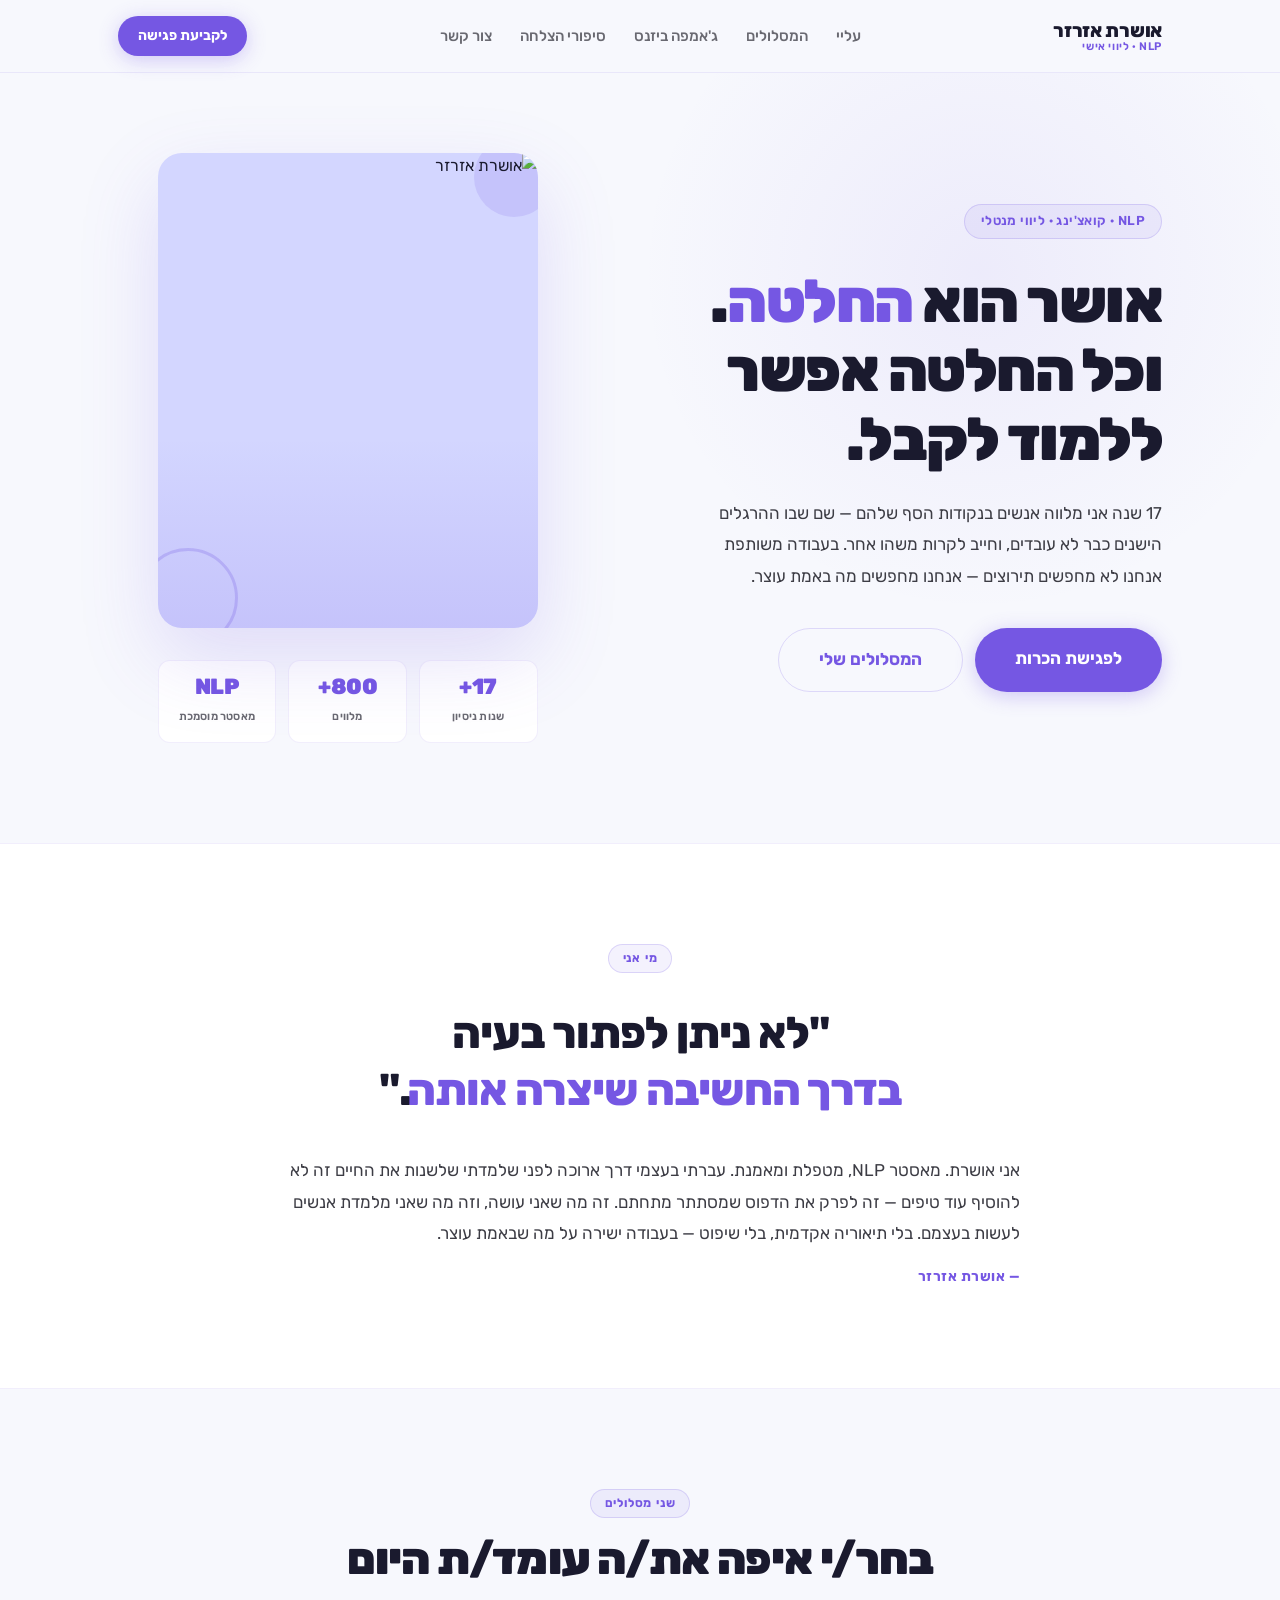
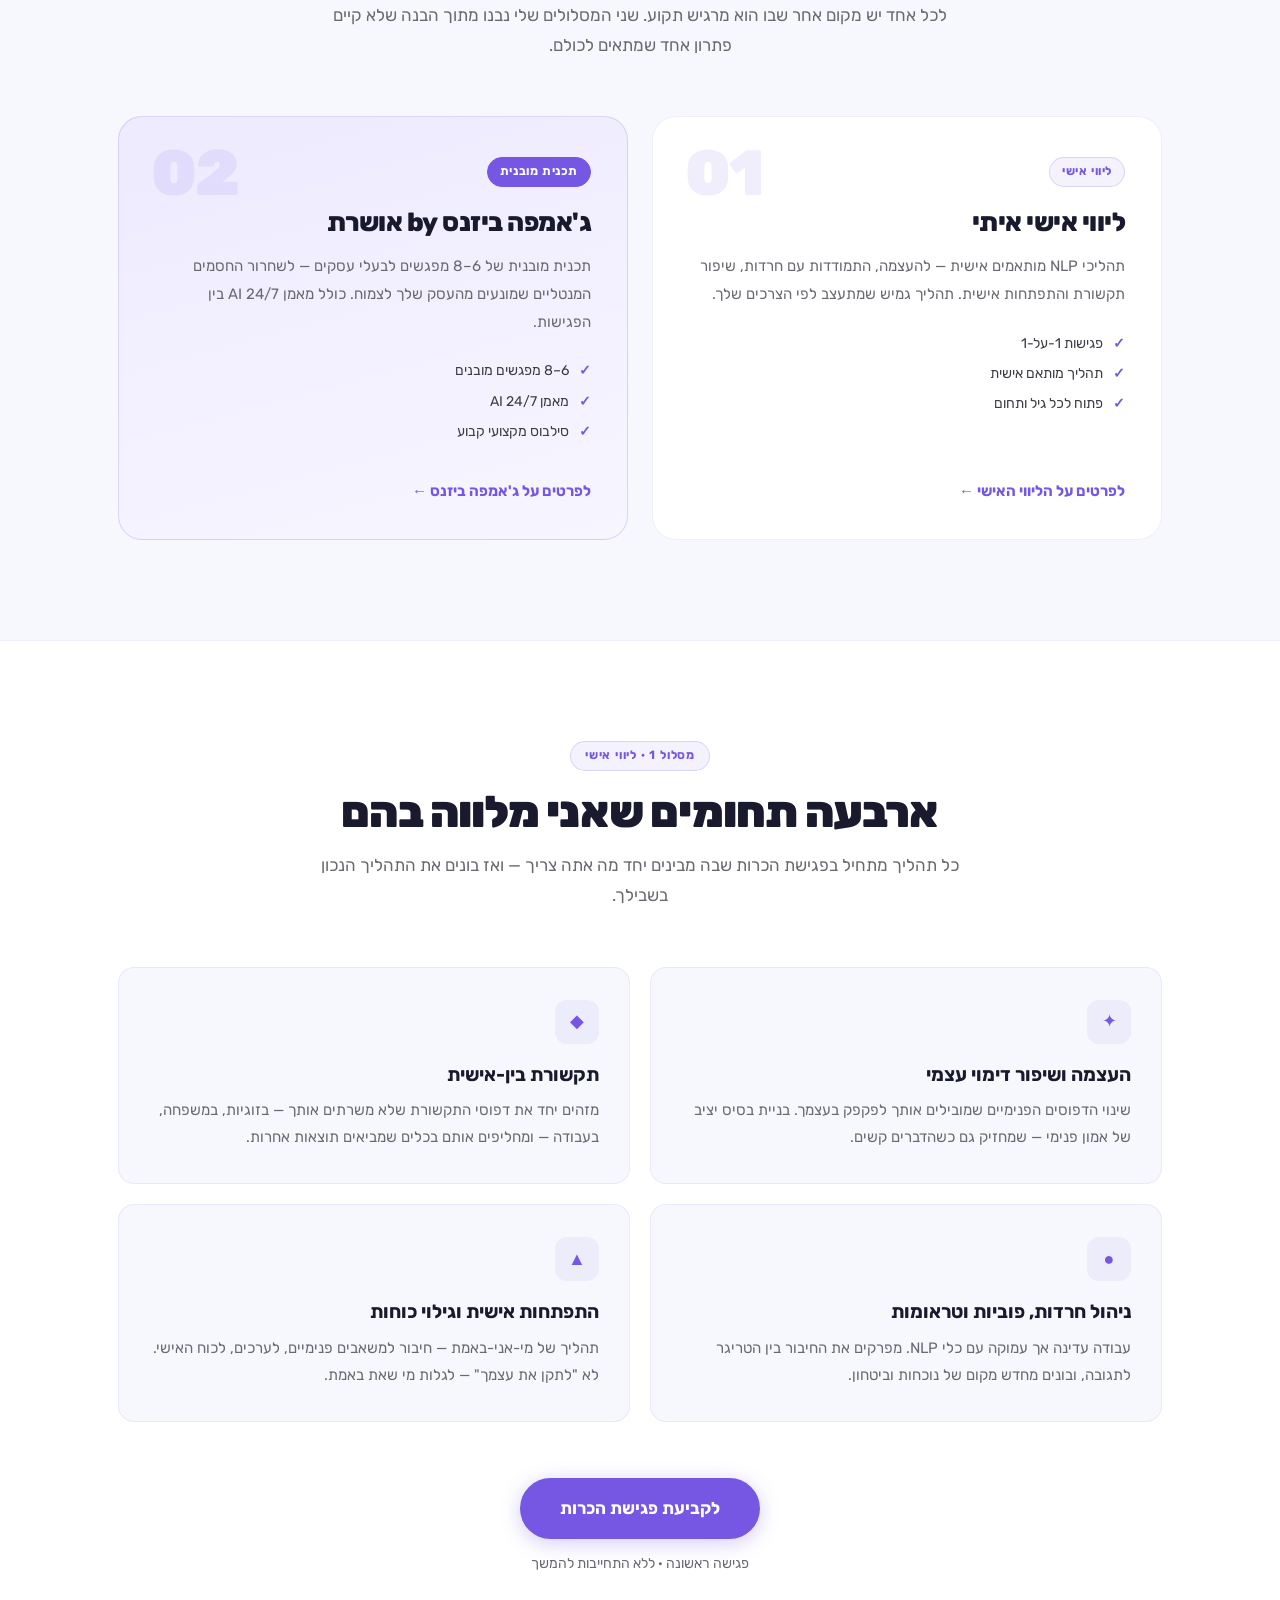
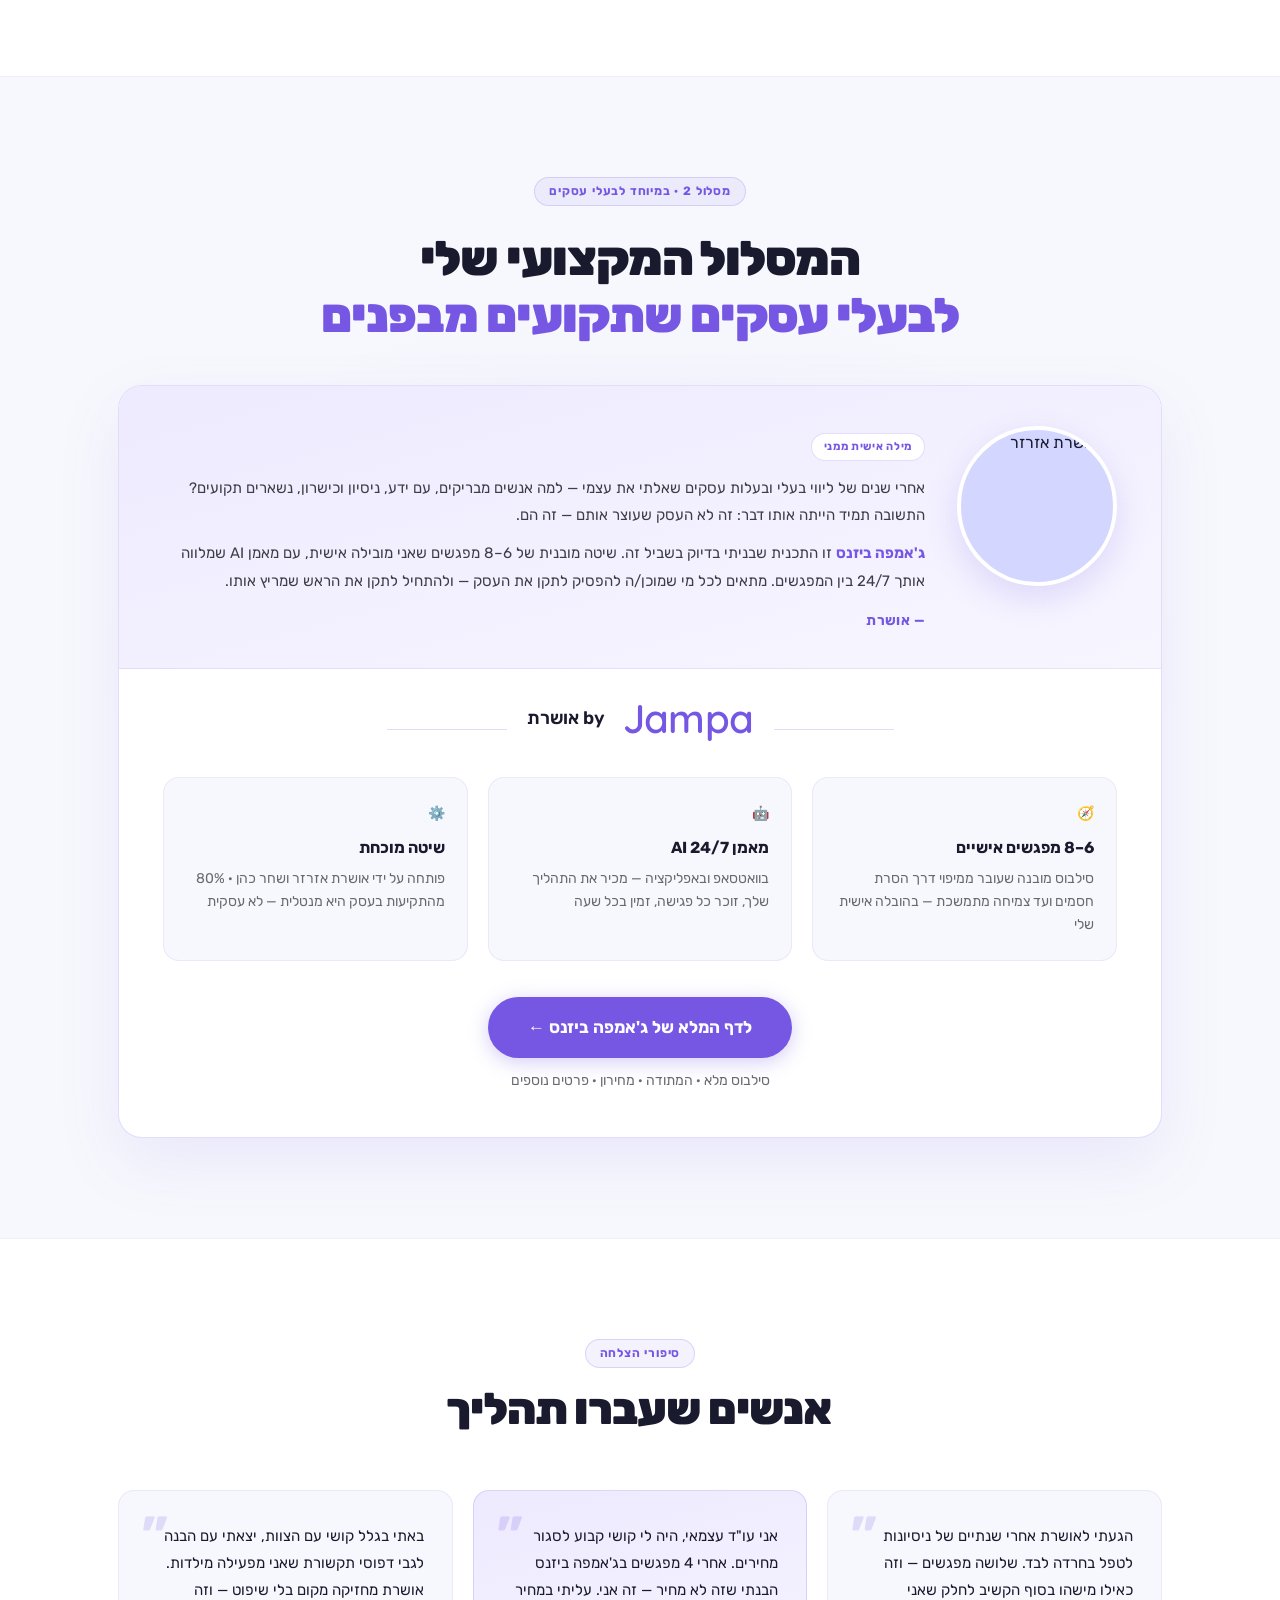
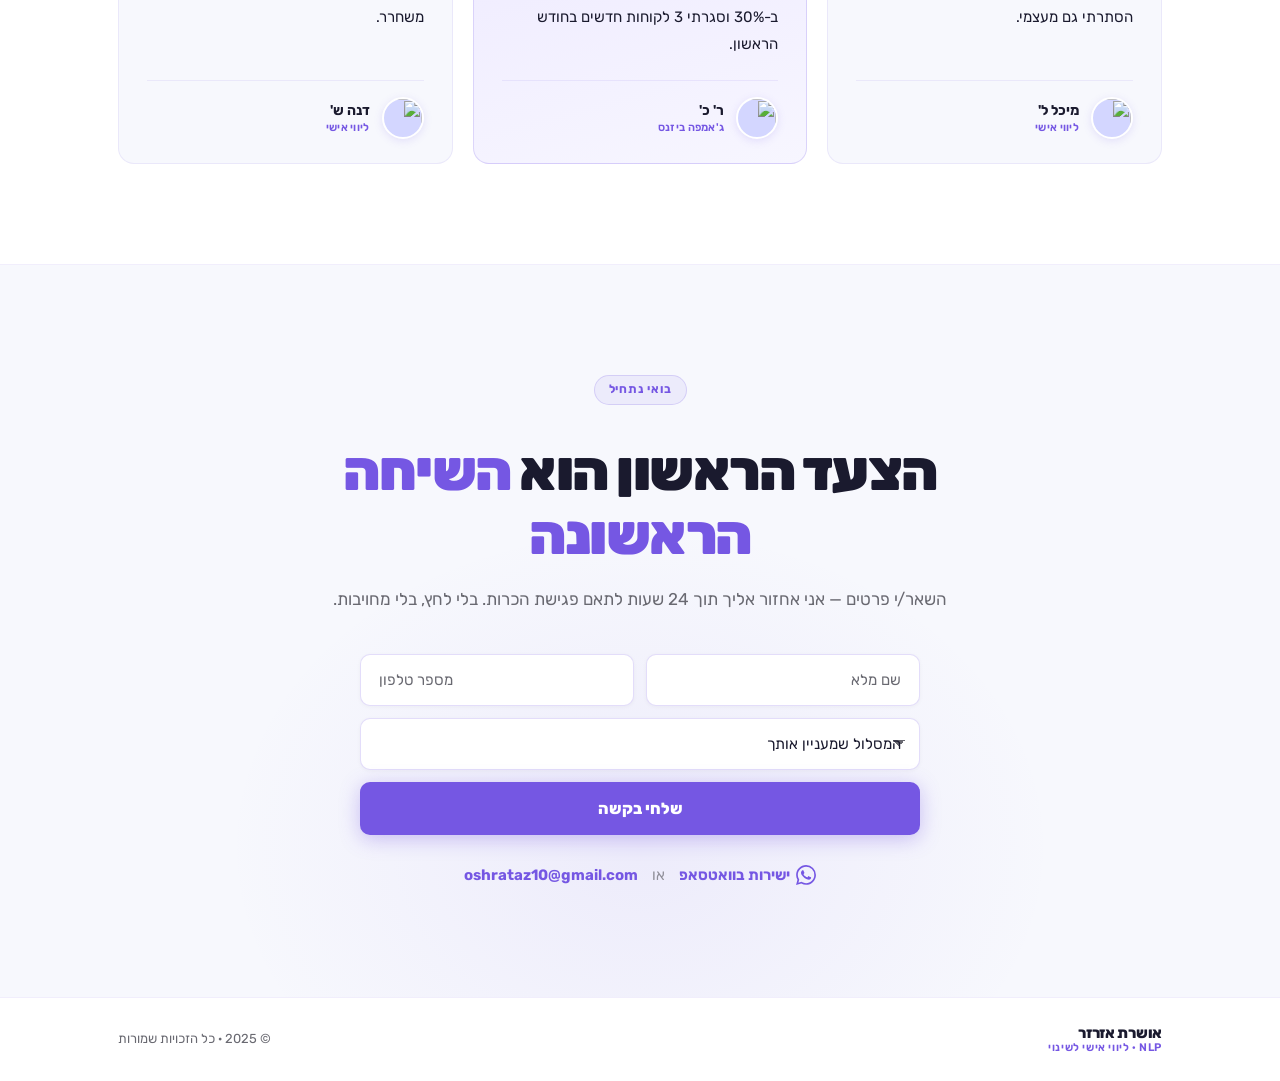
==== commit 2fe9bf4c: "Phase 2: Brand alignment & contact details - Replace 'מטופלים' with 'מלווים' in homepage stats - Add" ====
--- a/index.html
+++ b/index.html
@@ -22,7 +22,7 @@
         <nav class="nav">
           <a href="#about">עליי</a>
           <a href="#paths">המסלולים</a>
-          <a href="#jampa">ג'אמפה ביזנס</a>
+          <a href="/jampa-business/">ג'אמפה ביזנס</a>
           <a href="#stories">סיפורי הצלחה</a>
           <a href="#contact">צור קשר</a>
         </nav>
@@ -61,7 +61,7 @@
             </div>
             <div class="stat">
               <span class="stat-num">800+</span>
-              <span class="stat-label">מטופלים</span>
+              <span class="stat-label">מלווים</span>
             </div>
             <div class="stat">
               <span class="stat-num">NLP</span>
@@ -236,27 +236,14 @@
           <div class="jf">
             <span class="jf-icon">⚙️</span>
             <strong>שיטה מוכחת</strong>
-            <span>פותחה על ידי אזרזר ושחר כהן · 80% מהתקיעות בעסק היא מנטלית — לא עסקית</span>
-          </div>
-        </div>
-
-        <!-- Pricing -->
-        <div class="jampa-pricing">
-          <div class="jp-item">
-            <span class="jp-label">פגישת אבחון</span>
-            <span class="jp-price">500 ₪</span>
-          </div>
-          <div class="jp-divider"></div>
-          <div class="jp-item">
-            <span class="jp-label">תכנית מלאה</span>
-            <span class="jp-price">6,900 ₪ <span class="jp-vat">+ מע"מ</span></span>
+            <span>פותחה על ידי אושרת אזרזר ושחר כהן · 80% מהתקיעות בעסק היא מנטלית — לא עסקית</span>
           </div>
         </div>
 
         <!-- CTA -->
         <div class="jampa-cta">
-          <a href="../jampa%20for%20busniess/index.html" class="btn btn-primary btn-large">לדף המלא של ג'אמפה ביזנס ←</a>
-          <p class="cta-note">סילבוס מלא · המתודה · פרטים נוספים</p>
+          <a href="/jampa-business/" class="btn btn-primary btn-large">לדף המלא של ג'אמפה ביזנס ←</a>
+          <p class="cta-note">סילבוס מלא · המתודה · מחירון · פרטים נוספים</p>
         </div>
       </div>
     </div>
@@ -335,14 +322,14 @@
         </form>
 
         <div class="contact-direct">
-          <a href="https://wa.me/972500000000" class="contact-link">
+          <a href="https://wa.me/972543218102" class="contact-link">
             <svg width="20" height="20" viewBox="0 0 24 24" fill="currentColor" aria-hidden="true">
               <path d="M17.472 14.382c-.297-.149-1.758-.867-2.03-.967-.273-.099-.471-.148-.67.15-.197.297-.767.966-.94 1.164-.173.199-.347.223-.644.075-.297-.15-1.255-.463-2.39-1.475-.883-.788-1.48-1.761-1.653-2.059-.173-.297-.018-.458.13-.606.134-.133.298-.347.446-.52.149-.174.198-.298.298-.497.099-.198.05-.371-.025-.52-.075-.149-.669-1.612-.916-2.207-.242-.579-.487-.5-.669-.51-.173-.008-.371-.01-.57-.01-.198 0-.52.074-.792.372-.272.297-1.04 1.016-1.04 2.479 0 1.462 1.065 2.875 1.213 3.074.149.198 2.096 3.2 5.077 4.487.709.306 1.262.489 1.694.625.712.227 1.36.195 1.871.118.571-.085 1.758-.719 2.006-1.413.248-.694.248-1.289.173-1.413-.074-.124-.272-.198-.57-.347m-5.421 7.403h-.004a9.87 9.87 0 01-5.031-1.378l-.361-.214-3.741.982.998-3.648-.235-.374a9.86 9.86 0 01-1.51-5.26c.001-5.45 4.436-9.884 9.888-9.884 2.64 0 5.122 1.03 6.988 2.898a9.825 9.825 0 012.893 6.994c-.003 5.45-4.437 9.884-9.885 9.884m8.413-18.297A11.815 11.815 0 0012.05 0C5.495 0 .16 5.335.157 11.892c0 2.096.547 4.142 1.588 5.945L.057 24l6.305-1.654a11.882 11.882 0 005.683 1.448h.005c6.554 0 11.89-5.335 11.893-11.893a11.821 11.821 0 00-3.48-8.413z"/>
             </svg>
             ישירות בוואטסאפ
           </a>
           <span class="contact-or">או</span>
-          <a href="mailto:hello@osher-at.com" class="contact-link">hello@osher-at.com</a>
+          <a href="mailto:oshrataz10@gmail.com" class="contact-link">oshrataz10@gmail.com</a>
         </div>
       </div>
     </div>
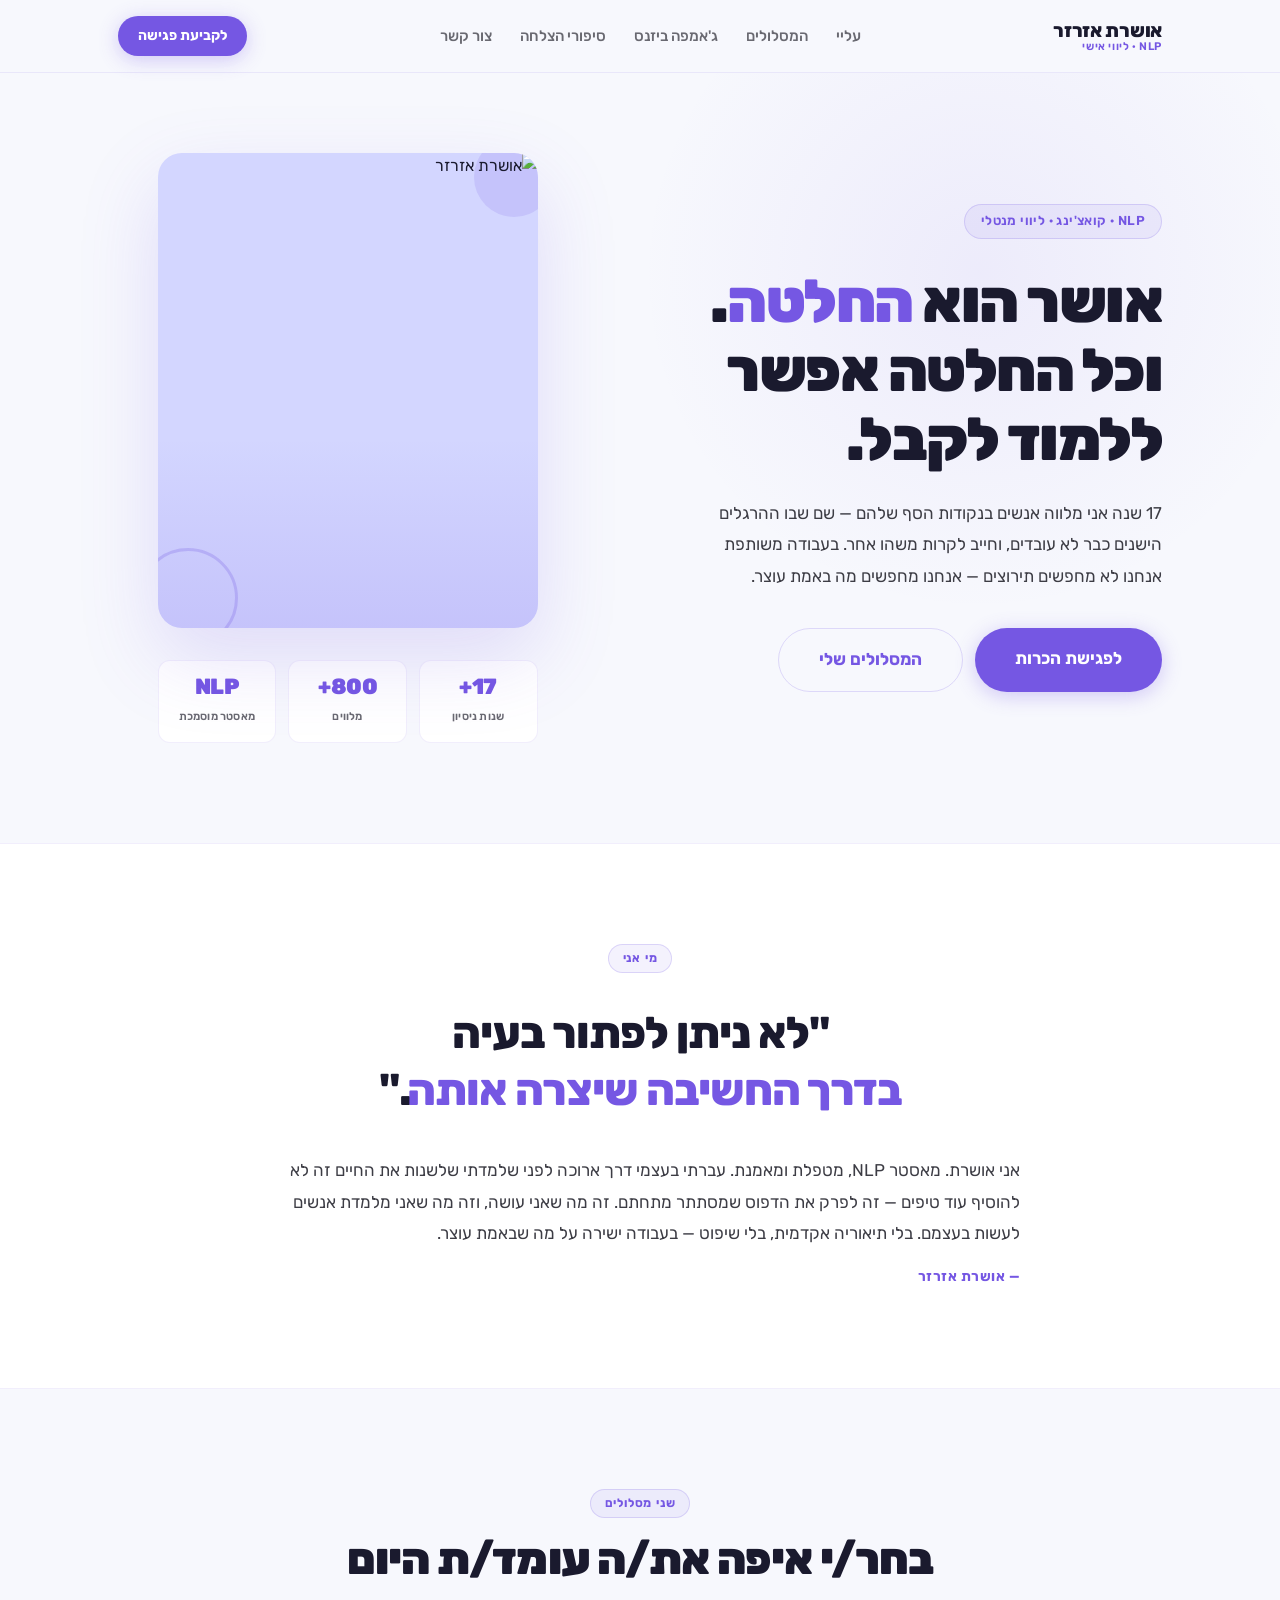
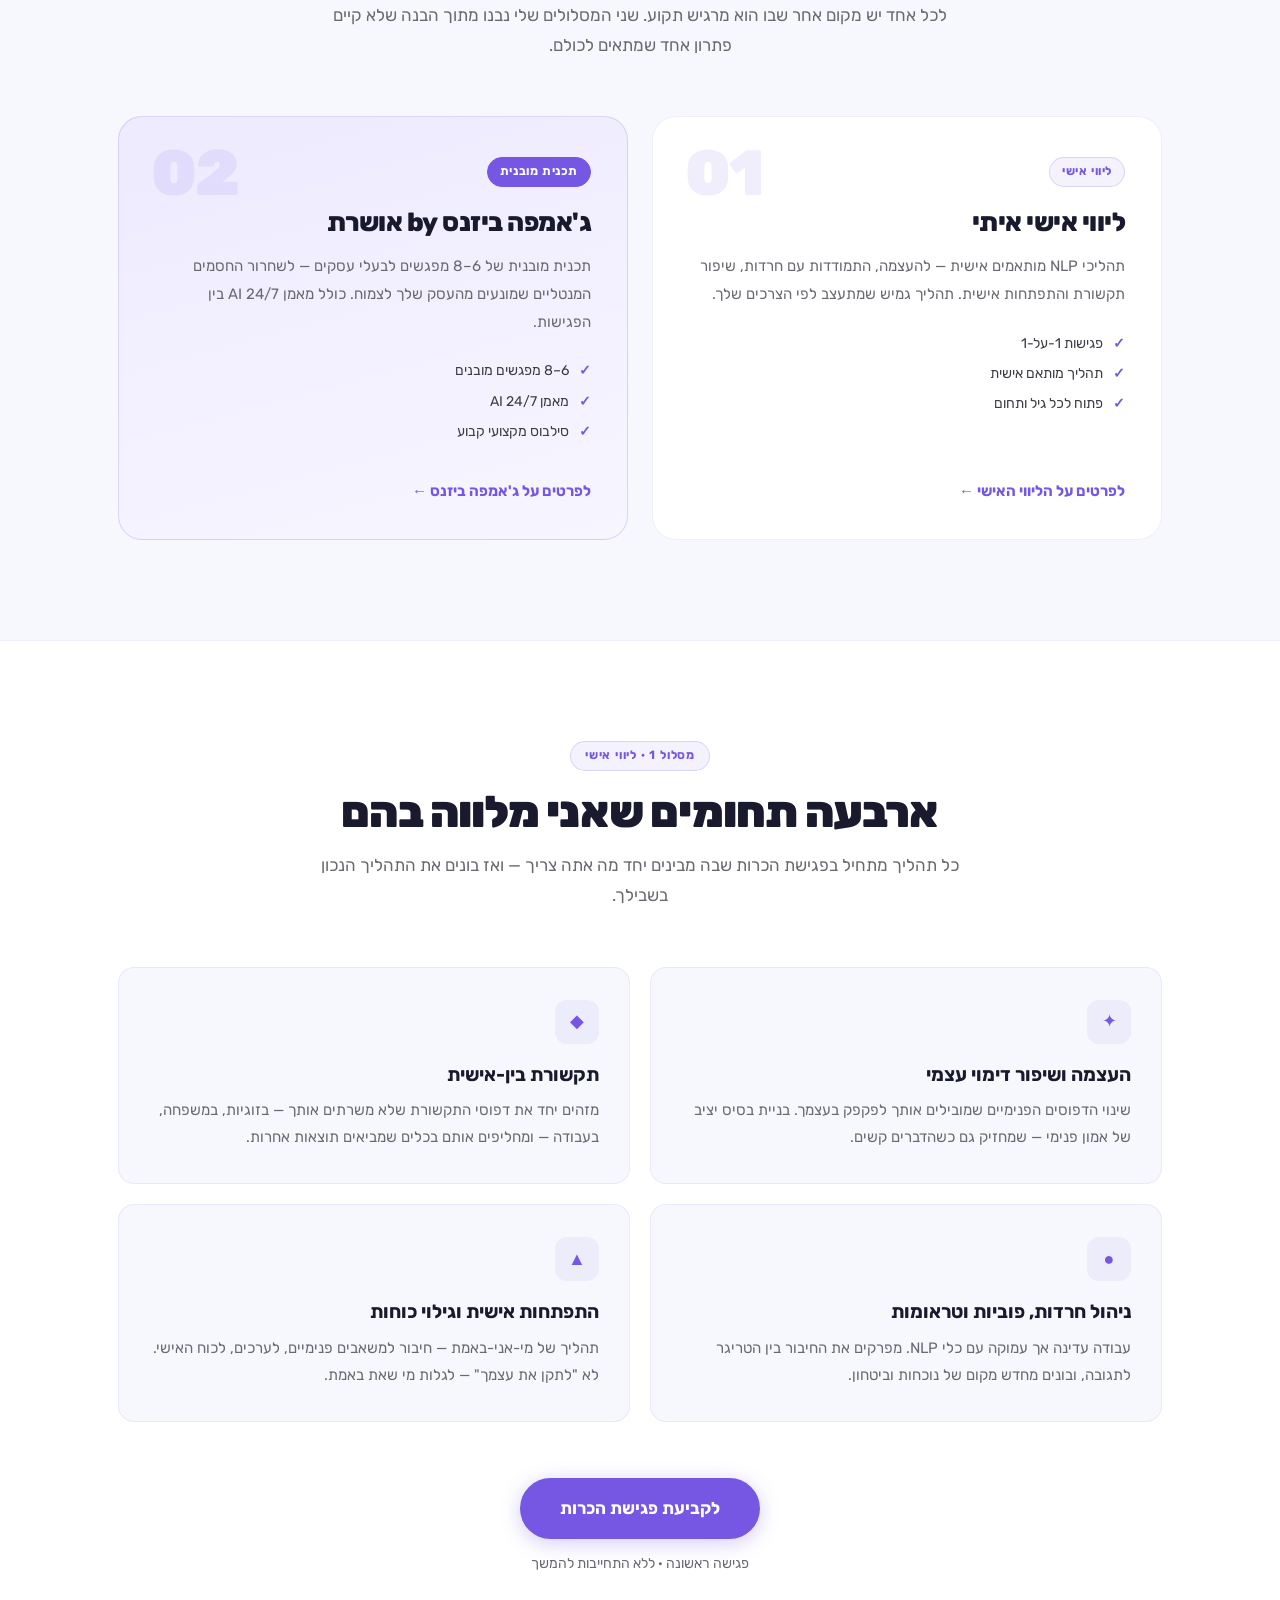
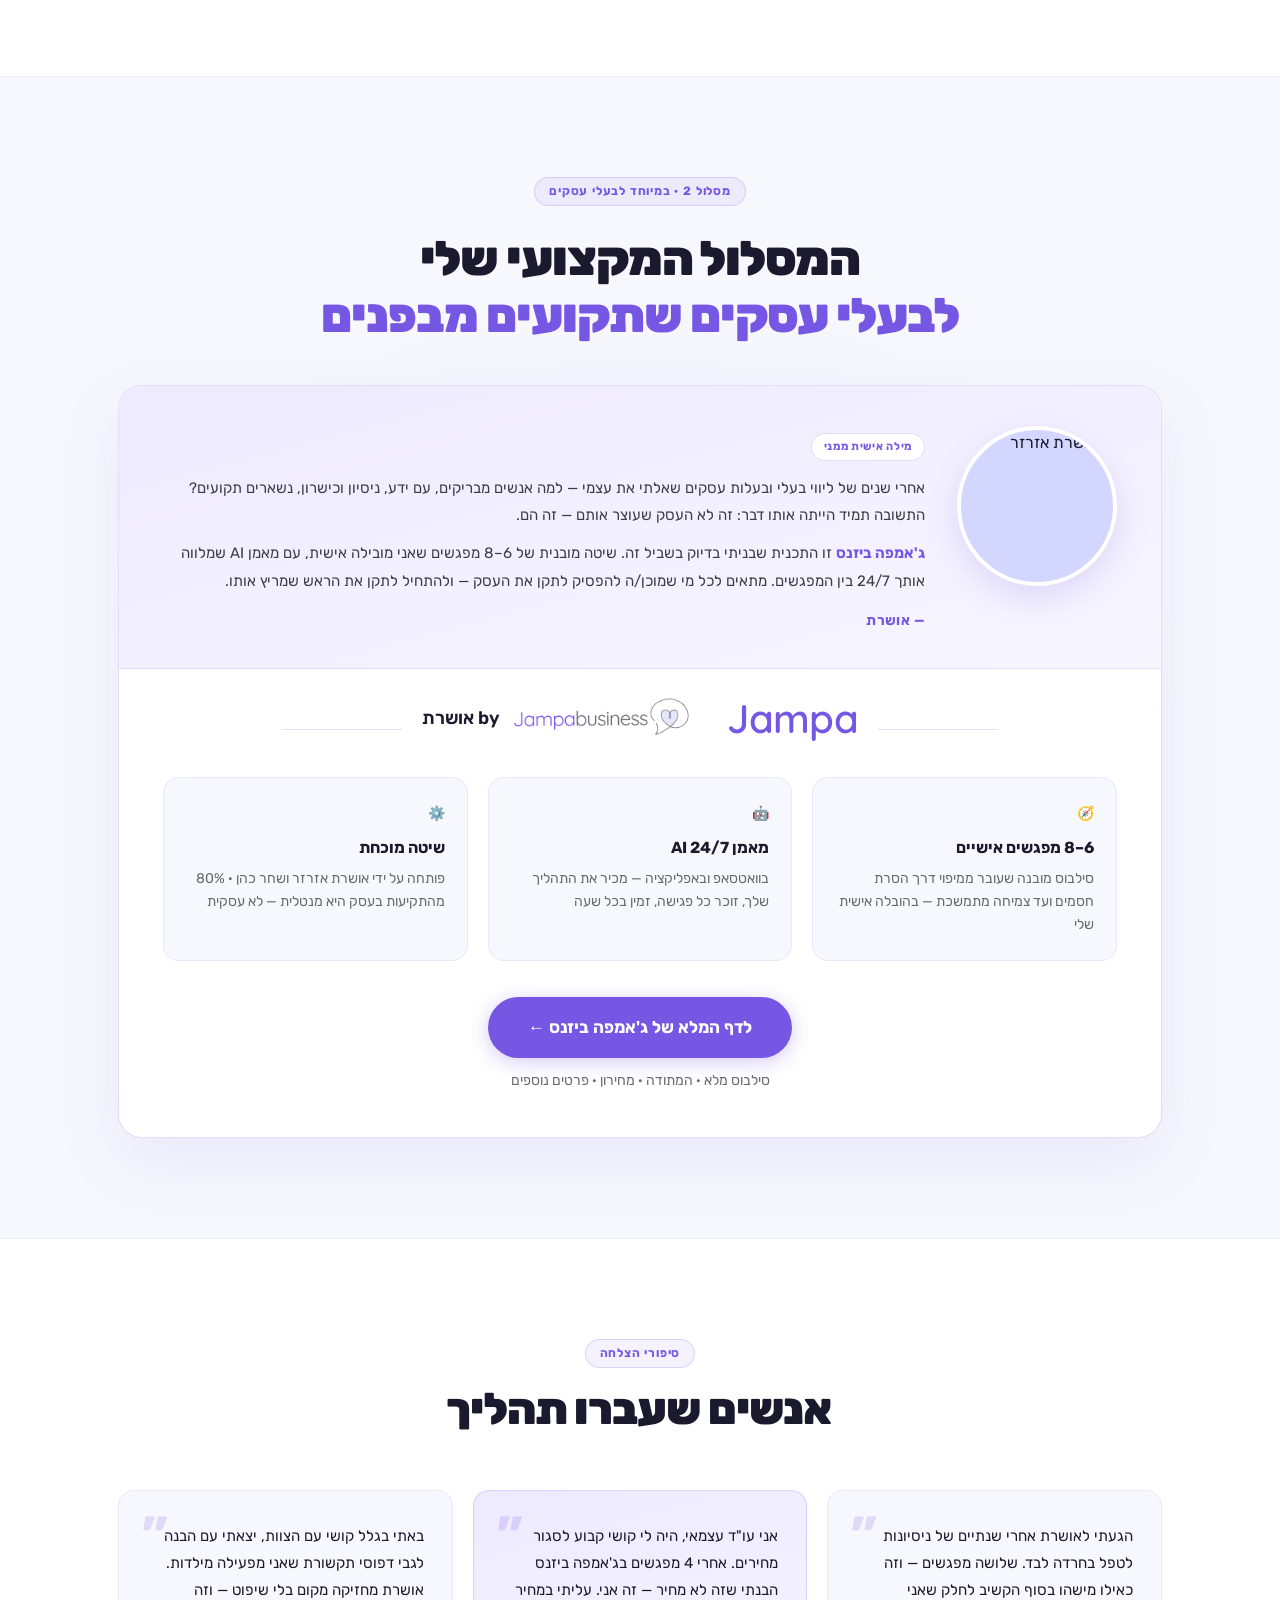
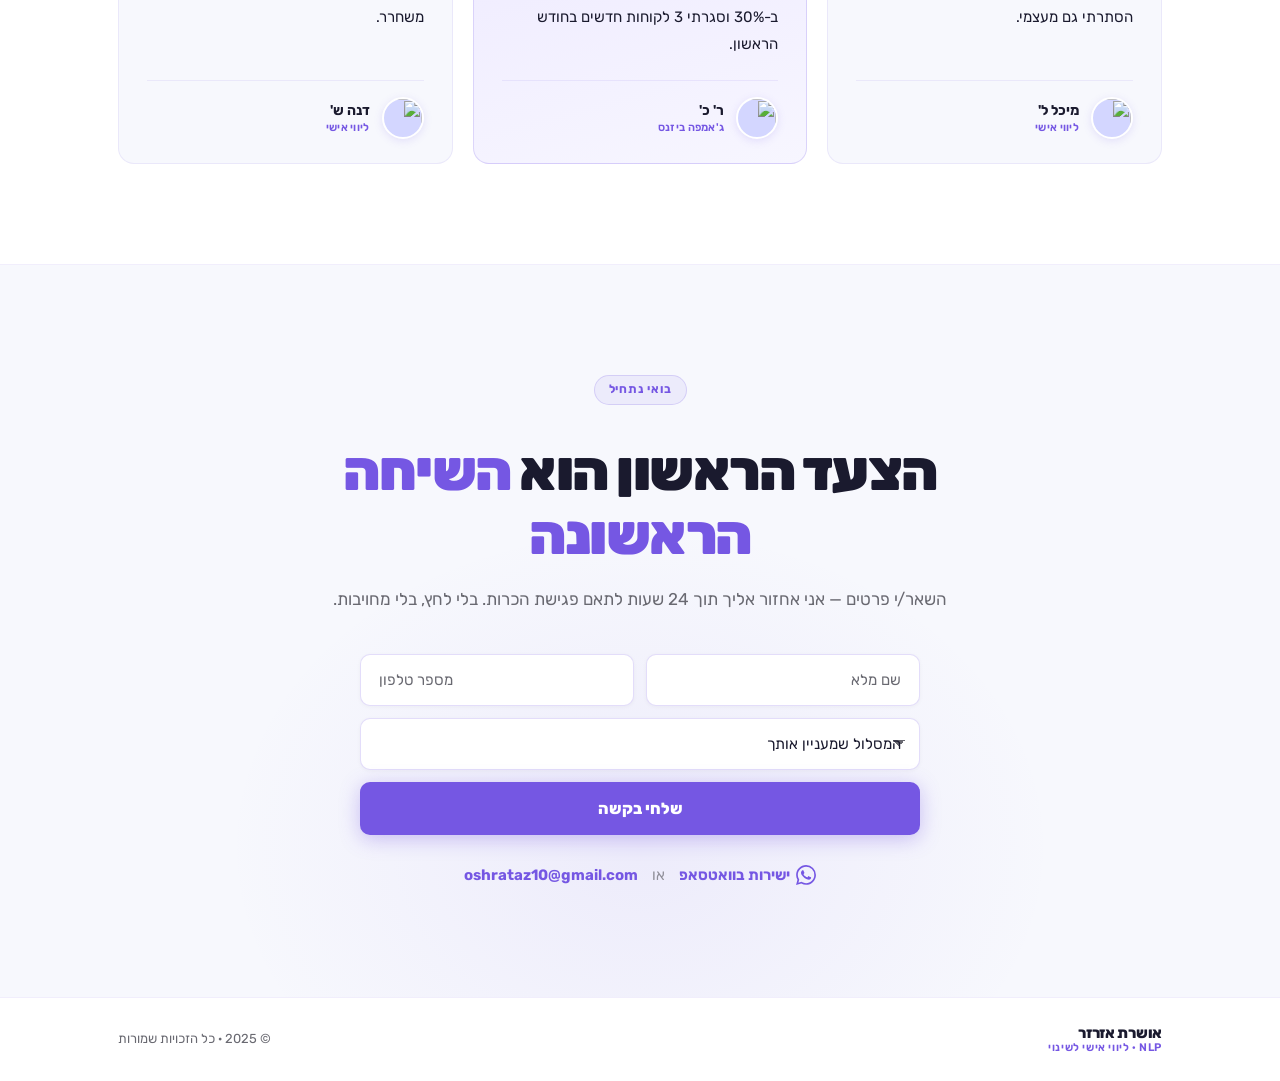
==== commit 564045be: "Fix: relative paths + real Jampa logo - Replace all Figma asset URLs with local /assets/businessLogo" ====
--- a/index.html
+++ b/index.html
@@ -4,6 +4,49 @@
   <meta charset="UTF-8">
   <meta name="viewport" content="width=device-width, initial-scale=1.0">
   <title>אושרת אזרזר · NLP · ליווי אישי לשינוי</title>
+  <meta name="description" content="אושרת אזרזר — מאסטר NLP, מטפלת ומאמנת. 17 שנות ניסיון בליווי אישי להעצמה, התמודדות עם חרדות, שיפור תקשורת והתפתחות אישית. מסלול נוסף ייעודי לבעלי עסקים — ג'אמפה ביזנס.">
+  <link rel="canonical" href="https://osher-at.com/">
+
+  <!-- Open Graph -->
+  <meta property="og:type" content="website">
+  <meta property="og:title" content="אושרת אזרזר · NLP · ליווי אישי לשינוי">
+  <meta property="og:description" content="17 שנות ניסיון בליווי אנשים בנקודות הסף שלהם. שני מסלולים: ליווי אישי + ג'אמפה ביזנס לבעלי עסקים.">
+  <meta property="og:image" content="https://osher-at.com/assets/og-home.jpg">
+  <meta property="og:url" content="https://osher-at.com/">
+  <meta property="og:locale" content="he_IL">
+
+  <!-- Twitter -->
+  <meta name="twitter:card" content="summary_large_image">
+  <meta name="twitter:title" content="אושרת אזרזר · NLP">
+  <meta name="twitter:description" content="ליווי אישי לשינוי + ג'אמפה ביזנס לבעלי עסקים">
+  <meta name="twitter:image" content="https://osher-at.com/assets/og-home.jpg">
+
+  <!-- Favicon -->
+  <link rel="icon" type="image/x-icon" href="assets/favicon.ico">
+  <link rel="icon" type="image/png" sizes="192x192" href="assets/favicon-192.png">
+  <link rel="icon" type="image/png" sizes="512x512" href="assets/favicon-512.png">
+  <link rel="apple-touch-icon" sizes="180x180" href="assets/apple-touch-icon.png">
+
+  <!-- Schema.org -->
+  <script type="application/ld+json">
+  {
+    "@context": "https://schema.org",
+    "@type": "Person",
+    "name": "אושרת אזרזר",
+    "alternateName": "Oshrat Azarzar",
+    "jobTitle": "מאסטר NLP, מאמנת ומטפלת",
+    "url": "https://osher-at.com",
+    "image": "https://osher-at.com/assets/oshrat.png",
+    "telephone": "+972-54-321-8102",
+    "email": "oshrataz10@gmail.com",
+    "address": {
+      "@type": "PostalAddress",
+      "addressCountry": "IL"
+    },
+    "knowsAbout": ["NLP", "ליווי אישי", "ניהול חרדות", "התפתחות אישית", "ליווי מנטלי לבעלי עסקים"]
+  }
+  </script>
+
   <link href="https://fonts.googleapis.com/css2?family=Rubik:wght@300;400;500;600;700;800;900&family=Quicksand:wght@500;600;700&display=swap" rel="stylesheet">
   <link rel="stylesheet" href="style.css">
 </head>
@@ -22,7 +65,7 @@
         <nav class="nav">
           <a href="#about">עליי</a>
           <a href="#paths">המסלולים</a>
-          <a href="/jampa-business/">ג'אמפה ביזנס</a>
+          <a href="jampa-business/">ג'אמפה ביזנס</a>
           <a href="#stories">סיפורי הצלחה</a>
           <a href="#contact">צור קשר</a>
         </nav>
@@ -215,7 +258,7 @@
           <span class="strip-line"></span>
           <div class="jampa-logo">
             <span class="logo-jampa">Jampa</span>
-            <img class="logo-icon" src="https://www.figma.com/api/mcp/asset/cc0c0e17-916c-43cf-83fc-dc9035c4dd78" alt="" aria-hidden="true" />
+            <img class="logo-icon" src="assets/businessLogo.png" alt="" aria-hidden="true" />
             <span class="logo-by">by אושרת</span>
           </div>
           <span class="strip-line"></span>
@@ -242,7 +285,7 @@
 
         <!-- CTA -->
         <div class="jampa-cta">
-          <a href="/jampa-business/" class="btn btn-primary btn-large">לדף המלא של ג'אמפה ביזנס ←</a>
+          <a href="jampa-business/" class="btn btn-primary btn-large">לדף המלא של ג'אמפה ביזנס ←</a>
           <p class="cta-note">סילבוס מלא · המתודה · מחירון · פרטים נוספים</p>
         </div>
       </div>
@@ -271,6 +314,7 @@
           </div>
         </div>
 
+        <!-- TODO: לאסוף 2 עדויות נוספות מבעלי עסקים שעברו את Jampa Business -->
         <div class="story-card story-featured">
           <div class="story-quote-mark">״</div>
           <p class="story-text">אני עו"ד עצמאי, היה לי קושי קבוע לסגור מחירים. אחרי 4 מפגשים בג'אמפה ביזנס הבנתי שזה לא מחיר — זה אני. עליתי במחיר ב-30% וסגרתי 3 לקוחות חדשים בחודש הראשון.</p>
